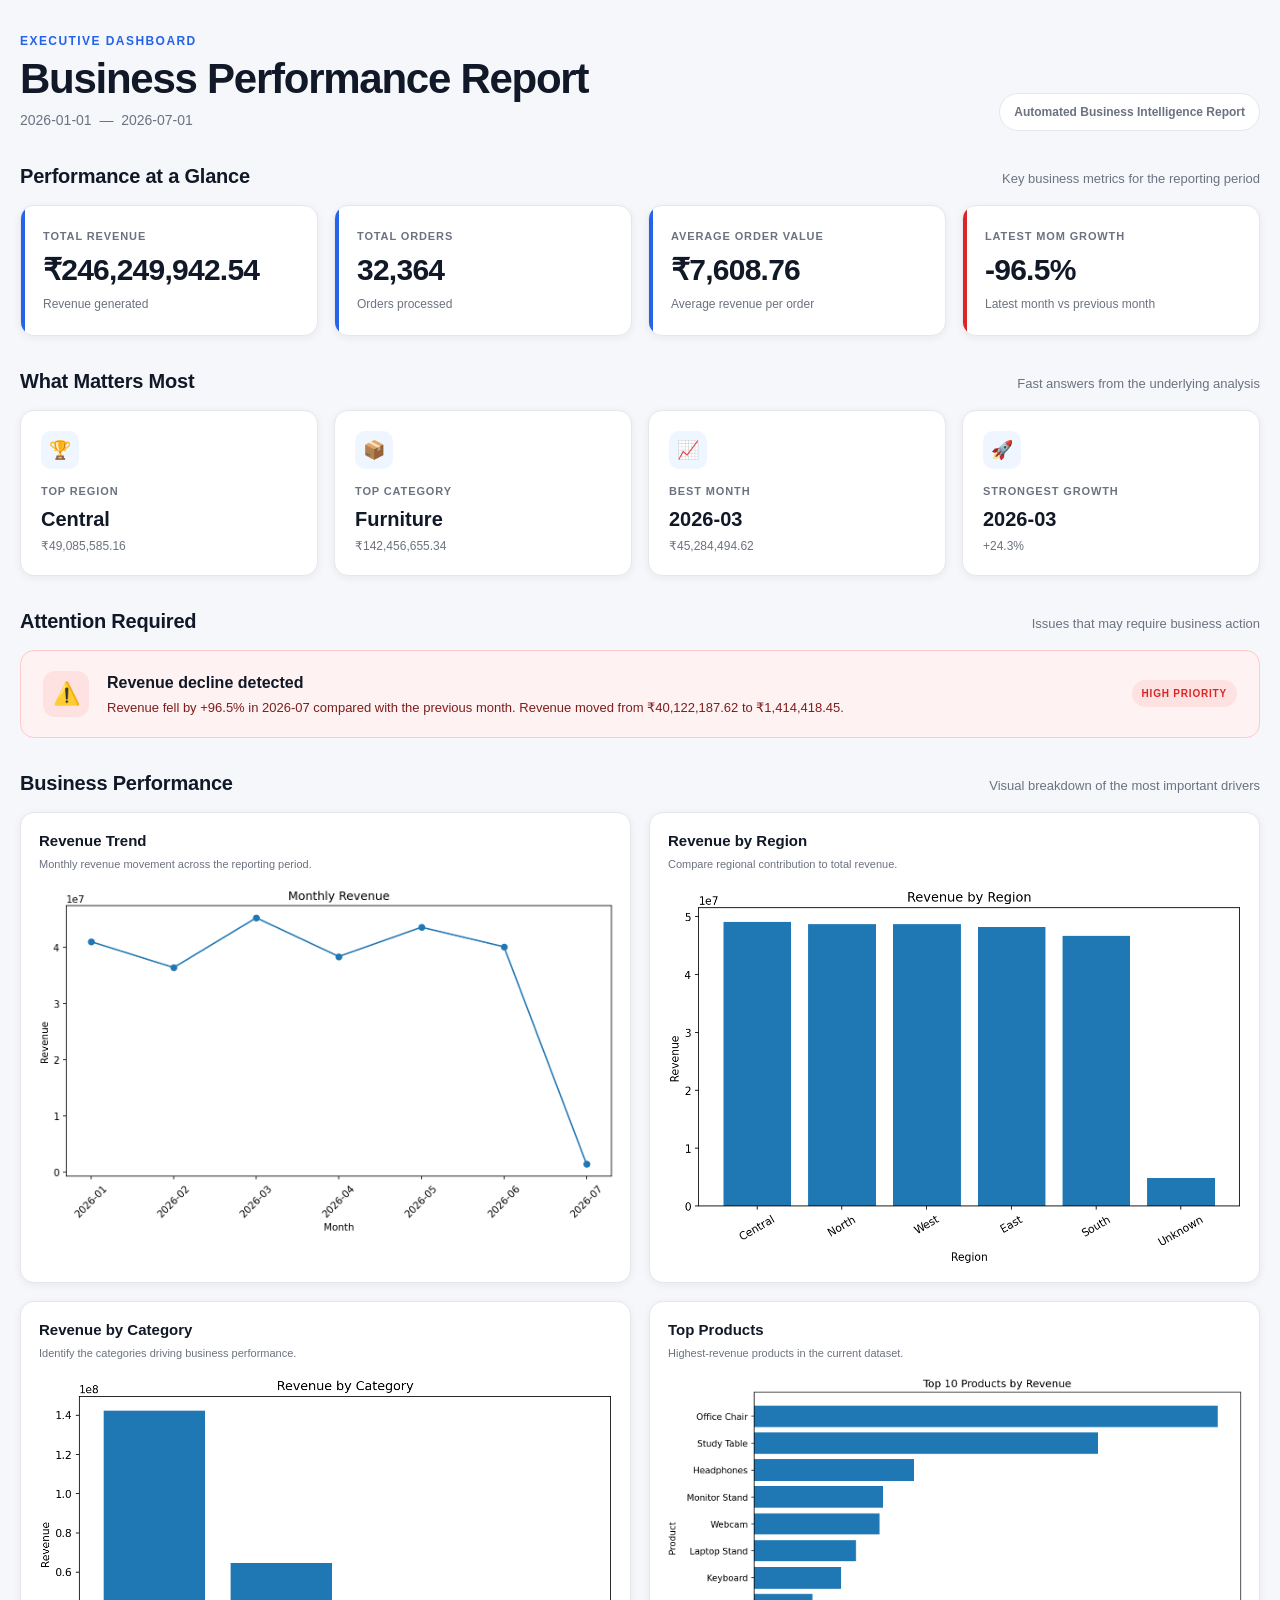
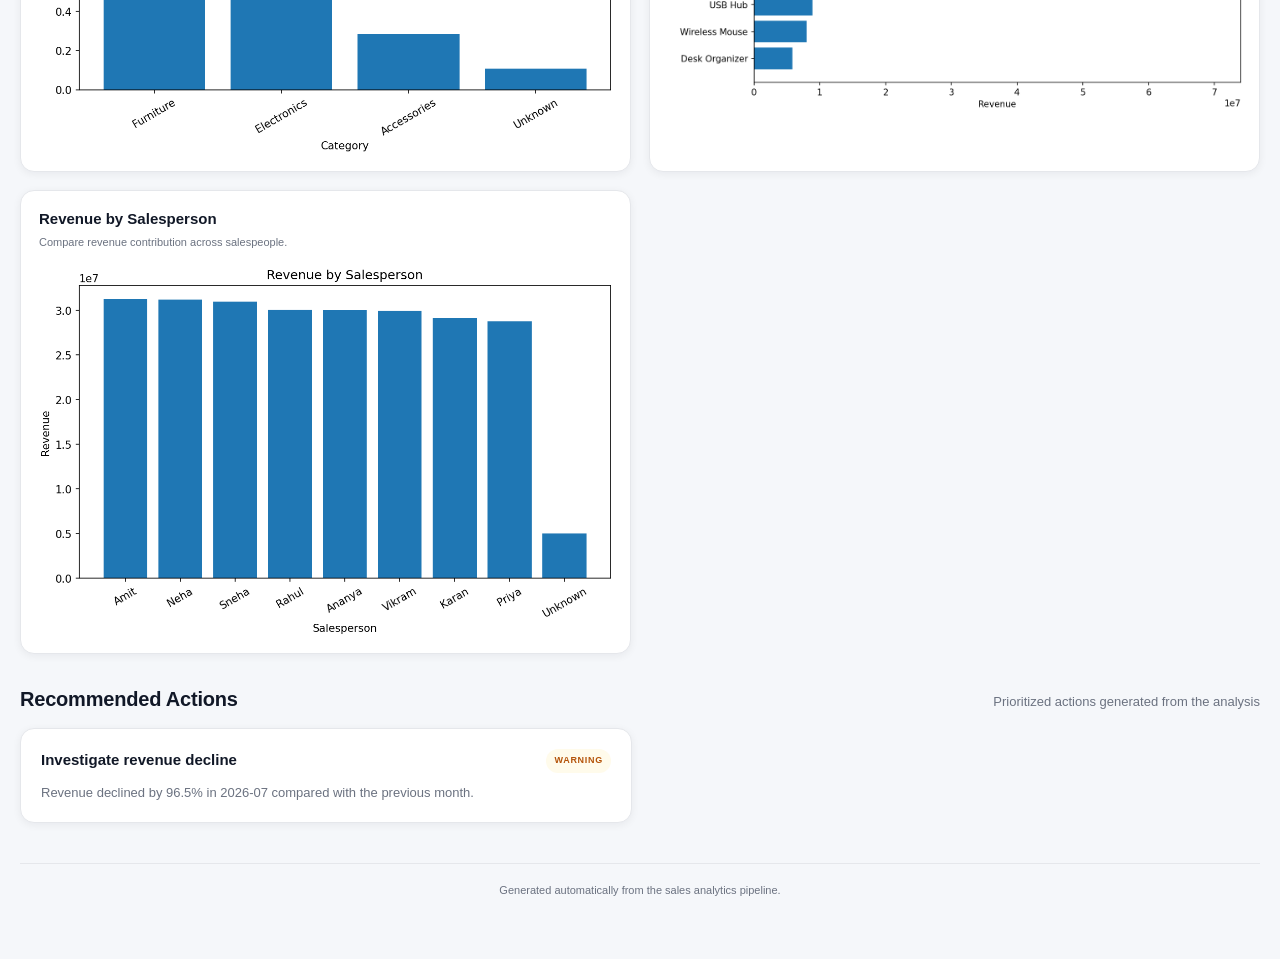
==== reports/business-performance-report.html @ 201770e6 "Add compiled Python bytecode for run.py to __pycache__" ====
<!doctype html>
<html lang="en">
<head>
    <meta charset="utf-8">
    <meta name="viewport" content="width=device-width, initial-scale=1">

    <title>Business Performance Report</title>

    <style>
        :root {
            --bg: #f5f7fa;
            --surface: #ffffff;
            --surface-soft: #f8fafc;
            --border: #e5e7eb;
            --text: #111827;
            --muted: #6b7280;
            --primary: #2563eb;
            --primary-soft: #eff6ff;
            --success: #15803d;
            --success-soft: #f0fdf4;
            --warning: #b45309;
            --warning-soft: #fffbeb;
            --danger: #dc2626;
            --danger-soft: #fef2f2;
            --shadow: 0 2px 8px rgba(15, 23, 42, 0.06);
            --radius: 14px;
        }

        * {
            box-sizing: border-box;
        }

        body {
            margin: 0;
            background: var(--bg);
            color: var(--text);
            font-family:
                Inter,
                -apple-system,
                BlinkMacSystemFont,
                "Segoe UI",
                Roboto,
                Arial,
                sans-serif;
            line-height: 1.5;
        }

        .dashboard {
            width: min(1400px, calc(100% - 40px));
            margin: 0 auto;
            padding: 32px 0 60px;
        }

        /* ---------- Header ---------- */

        .header {
            display: flex;
            justify-content: space-between;
            align-items: flex-end;
            gap: 24px;
            margin-bottom: 28px;
        }

        .eyebrow {
            margin: 0 0 6px;
            color: var(--primary);
            font-size: 12px;
            font-weight: 800;
            letter-spacing: 0.12em;
            text-transform: uppercase;
        }

        h1 {
            margin: 0;
            font-size: clamp(28px, 4vw, 42px);
            line-height: 1.1;
            letter-spacing: -0.03em;
        }

        .report-period {
            margin: 8px 0 0;
            color: var(--muted);
            font-size: 14px;
        }

        .header-badge {
            padding: 9px 14px;
            border: 1px solid var(--border);
            border-radius: 999px;
            background: var(--surface);
            color: var(--muted);
            font-size: 12px;
            font-weight: 700;
            white-space: nowrap;
        }

        /* ---------- Generic ---------- */

        .section {
            margin-top: 30px;
        }

        .section-heading {
            display: flex;
            justify-content: space-between;
            align-items: baseline;
            gap: 16px;
            margin-bottom: 14px;
        }

        .section-heading h2 {
            margin: 0;
            font-size: 20px;
            letter-spacing: -0.01em;
        }

        .section-heading p {
            margin: 0;
            color: var(--muted);
            font-size: 13px;
        }

        /* ---------- KPI cards ---------- */

        .kpi-grid {
            display: grid;
            grid-template-columns: repeat(4, minmax(0, 1fr));
            gap: 16px;
        }

        .kpi-card {
            position: relative;
            overflow: hidden;
            padding: 22px;
            border: 1px solid var(--border);
            border-radius: var(--radius);
            background: var(--surface);
            box-shadow: var(--shadow);
        }

        .kpi-card::before {
            content: "";
            position: absolute;
            inset: 0 auto 0 0;
            width: 4px;
            background: var(--primary);
        }

        .kpi-label {
            margin-bottom: 8px;
            color: var(--muted);
            font-size: 11px;
            font-weight: 800;
            letter-spacing: 0.08em;
            text-transform: uppercase;
        }

        .kpi-value {
            font-size: clamp(22px, 3vw, 30px);
            font-weight: 800;
            line-height: 1.15;
            letter-spacing: -0.025em;
        }

        .kpi-context {
            margin-top: 8px;
            color: var(--muted);
            font-size: 12px;
        }

        .kpi-danger::before {
            background: var(--danger);
        }

        .kpi-success::before {
            background: var(--success);
        }

        .kpi-warning::before {
            background: var(--warning);
        }

        /* ---------- Highlights ---------- */

        .highlight-grid {
            display: grid;
            grid-template-columns: repeat(4, minmax(0, 1fr));
            gap: 16px;
        }

        .highlight-card {
            min-height: 145px;
            padding: 20px;
            border: 1px solid var(--border);
            border-radius: var(--radius);
            background: var(--surface);
            box-shadow: var(--shadow);
        }

        .highlight-icon {
            display: flex;
            align-items: center;
            justify-content: center;
            width: 38px;
            height: 38px;
            margin-bottom: 14px;
            border-radius: 10px;
            background: var(--primary-soft);
            font-size: 18px;
        }

        .highlight-label {
            color: var(--muted);
            font-size: 11px;
            font-weight: 800;
            letter-spacing: 0.08em;
            text-transform: uppercase;
        }

        .highlight-value {
            margin-top: 4px;
            font-size: 20px;
            font-weight: 800;
        }

        .highlight-detail {
            margin-top: 3px;
            color: var(--muted);
            font-size: 12px;
        }

        /* ---------- Alerts ---------- */

        .alert {
            display: grid;
            grid-template-columns: auto 1fr auto;
            align-items: center;
            gap: 18px;
            padding: 20px 22px;
            border: 1px solid #fecaca;
            border-radius: var(--radius);
            background: var(--danger-soft);
        }

        .alert-icon {
            display: flex;
            align-items: center;
            justify-content: center;
            width: 46px;
            height: 46px;
            border-radius: 12px;
            background: #fee2e2;
            font-size: 22px;
        }

        .alert-title {
            margin: 0;
            font-size: 16px;
            font-weight: 800;
        }

        .alert-description {
            margin: 3px 0 0;
            color: #7f1d1d;
            font-size: 13px;
        }

        .alert-badge {
            padding: 6px 10px;
            border-radius: 999px;
            background: #fee2e2;
            color: var(--danger);
            font-size: 10px;
            font-weight: 900;
            letter-spacing: 0.08em;
        }

        .no-alert {
            padding: 20px;
            border: 1px solid #bbf7d0;
            border-radius: var(--radius);
            background: var(--success-soft);
            color: var(--success);
            font-weight: 700;
        }

        /* ---------- Charts ---------- */

        .chart-grid {
            display: grid;
            grid-template-columns: repeat(2, minmax(0, 1fr));
            gap: 18px;
        }

        .chart-card {
            overflow: hidden;
            border: 1px solid var(--border);
            border-radius: var(--radius);
            background: var(--surface);
            box-shadow: var(--shadow);
        }

        .chart-header {
            padding: 17px 18px 0;
        }

        .chart-title {
            margin: 0;
            font-size: 15px;
            font-weight: 800;
        }

        .chart-description {
            margin: 3px 0 0;
            color: var(--muted);
            font-size: 11px;
        }

        .chart-image {
            display: block;
            width: 100%;
            height: auto;
            padding: 12px;
        }

        /* ---------- Recommendations ---------- */

        .recommendation-grid {
            display: grid;
            grid-template-columns: repeat(2, minmax(0, 1fr));
            gap: 16px;
        }

        .recommendation-card {
            padding: 20px;
            border: 1px solid var(--border);
            border-radius: var(--radius);
            background: var(--surface);
            box-shadow: var(--shadow);
        }

        .recommendation-top {
            display: flex;
            justify-content: space-between;
            align-items: flex-start;
            gap: 12px;
        }

        .recommendation-title {
            margin: 0;
            font-size: 15px;
            font-weight: 800;
        }

        .severity {
            flex-shrink: 0;
            padding: 5px 8px;
            border-radius: 999px;
            background: var(--warning-soft);
            color: var(--warning);
            font-size: 9px;
            font-weight: 900;
            letter-spacing: 0.08em;
            text-transform: uppercase;
        }

        .recommendation-description {
            margin: 10px 0 0;
            color: var(--muted);
            font-size: 13px;
        }

        /* ---------- Footer ---------- */

        .footer {
            margin-top: 40px;
            padding-top: 18px;
            border-top: 1px solid var(--border);
            color: var(--muted);
            font-size: 11px;
            text-align: center;
        }

        /* ---------- Responsive ---------- */

        @media (max-width: 1050px) {
            .kpi-grid,
            .highlight-grid {
                grid-template-columns: repeat(2, minmax(0, 1fr));
            }
        }

        @media (max-width: 760px) {
            .dashboard {
                width: min(100% - 24px, 1400px);
                padding-top: 20px;
            }

            .header {
                align-items: flex-start;
                flex-direction: column;
            }

            .kpi-grid,
            .highlight-grid,
            .chart-grid,
            .recommendation-grid {
                grid-template-columns: 1fr;
            }

            .alert {
                grid-template-columns: auto 1fr;
            }

            .alert-badge {
                grid-column: 2;
                width: fit-content;
            }
        }
    </style>
</head>

<body>
<div class="dashboard">

    <header class="header">
        <div>
            <p class="eyebrow">Executive Dashboard</p>
            <h1>Business Performance Report</h1>
            <p class="report-period">
                2026-01-01
                &nbsp;—&nbsp;
                2026-07-01
            </p>
        </div>

        <div class="header-badge">
            Automated Business Intelligence Report
        </div>
    </header>

    <section class="section">
        <div class="section-heading">
            <h2>Performance at a Glance</h2>
            <p>Key business metrics for the reporting period</p>
        </div>

        <div class="kpi-grid">
            
        <article class="kpi-card ">
            <div class="kpi-label">Total Revenue</div>
            <div class="kpi-value">₹246,249,942.54</div>
            <div class="kpi-context">Revenue generated</div>
        </article>
    

        <article class="kpi-card ">
            <div class="kpi-label">Total Orders</div>
            <div class="kpi-value">32,364</div>
            <div class="kpi-context">Orders processed</div>
        </article>
    

        <article class="kpi-card ">
            <div class="kpi-label">Average Order Value</div>
            <div class="kpi-value">₹7,608.76</div>
            <div class="kpi-context">Average revenue per order</div>
        </article>
    

        <article class="kpi-card kpi-danger">
            <div class="kpi-label">Latest MoM Growth</div>
            <div class="kpi-value">-96.5%</div>
            <div class="kpi-context">Latest month vs previous month</div>
        </article>
    
        </div>
    </section>

    <section class="section">
        <div class="section-heading">
            <h2>What Matters Most</h2>
            <p>Fast answers from the underlying analysis</p>
        </div>

        <div class="highlight-grid">
            
        <article class="highlight-card">
            <div class="highlight-icon">🏆</div>
            <div class="highlight-label">TOP REGION</div>
            <div class="highlight-value">Central</div>
            <div class="highlight-detail">₹49,085,585.16</div>
        </article>
    

        <article class="highlight-card">
            <div class="highlight-icon">📦</div>
            <div class="highlight-label">TOP CATEGORY</div>
            <div class="highlight-value">Furniture</div>
            <div class="highlight-detail">₹142,456,655.34</div>
        </article>
    

        <article class="highlight-card">
            <div class="highlight-icon">📈</div>
            <div class="highlight-label">BEST MONTH</div>
            <div class="highlight-value">2026-03</div>
            <div class="highlight-detail">₹45,284,494.62</div>
        </article>
    

        <article class="highlight-card">
            <div class="highlight-icon">🚀</div>
            <div class="highlight-label">STRONGEST GROWTH</div>
            <div class="highlight-value">2026-03</div>
            <div class="highlight-detail">+24.3%</div>
        </article>
    
        </div>
    </section>

    <section class="section">
        <div class="section-heading">
            <h2>Attention Required</h2>
            <p>Issues that may require business action</p>
        </div>

        
                <div class="alert">
                    <div class="alert-icon">⚠️</div>
                    <div>
                        <p class="alert-title">Revenue decline detected</p>
                        <p class="alert-description">
                            Revenue fell by +96.5% in 2026-07 compared with the previous month. Revenue moved from ₹40,122,187.62 to ₹1,414,418.45.
                        </p>
                    </div>
                    <div class="alert-badge">HIGH PRIORITY</div>
                </div>
            
    </section>

    <section class="section">
        <div class="section-heading">
            <h2>Business Performance</h2>
            <p>Visual breakdown of the most important drivers</p>
        </div>

        <div class="chart-grid">
            
            <article class="chart-card">
                <div class="chart-header">
                    <h3 class="chart-title">Revenue Trend</h3>
                    <p class="chart-description">Monthly revenue movement across the reporting period.</p>
                </div>

                <img
                    class="chart-image"
                    src="charts\monthly_revenue.png"
                    alt="Revenue Trend"
                    loading="lazy"
                >
            </article>
            

            <article class="chart-card">
                <div class="chart-header">
                    <h3 class="chart-title">Revenue by Region</h3>
                    <p class="chart-description">Compare regional contribution to total revenue.</p>
                </div>

                <img
                    class="chart-image"
                    src="charts\revenue_by_region.png"
                    alt="Revenue by Region"
                    loading="lazy"
                >
            </article>
            

            <article class="chart-card">
                <div class="chart-header">
                    <h3 class="chart-title">Revenue by Category</h3>
                    <p class="chart-description">Identify the categories driving business performance.</p>
                </div>

                <img
                    class="chart-image"
                    src="charts\revenue_by_category.png"
                    alt="Revenue by Category"
                    loading="lazy"
                >
            </article>
            

            <article class="chart-card">
                <div class="chart-header">
                    <h3 class="chart-title">Top Products</h3>
                    <p class="chart-description">Highest-revenue products in the current dataset.</p>
                </div>

                <img
                    class="chart-image"
                    src="charts\top_products.png"
                    alt="Top Products"
                    loading="lazy"
                >
            </article>
            

            <article class="chart-card">
                <div class="chart-header">
                    <h3 class="chart-title">Revenue by Salesperson</h3>
                    <p class="chart-description">Compare revenue contribution across salespeople.</p>
                </div>

                <img
                    class="chart-image"
                    src="charts\salesperson_revenue.png"
                    alt="Revenue by Salesperson"
                    loading="lazy"
                >
            </article>
            
        </div>
    </section>

    <section class="section">
        <div class="section-heading">
            <h2>Recommended Actions</h2>
            <p>Prioritized actions generated from the analysis</p>
        </div>

        <div class="recommendation-grid">
            
        <article class="recommendation-card">
            <div class="recommendation-top">
                <h3 class="recommendation-title">
                    Investigate revenue decline
                </h3>
                <span class="severity">
                    warning
                </span>
            </div>

            <p class="recommendation-description">
                Revenue declined by 96.5% in 2026-07 compared with the previous month.
            </p>
        </article>
        
        </div>
    </section>

    <footer class="footer">
        Generated automatically from the sales analytics pipeline.
    </footer>

</div>
</body>
</html>
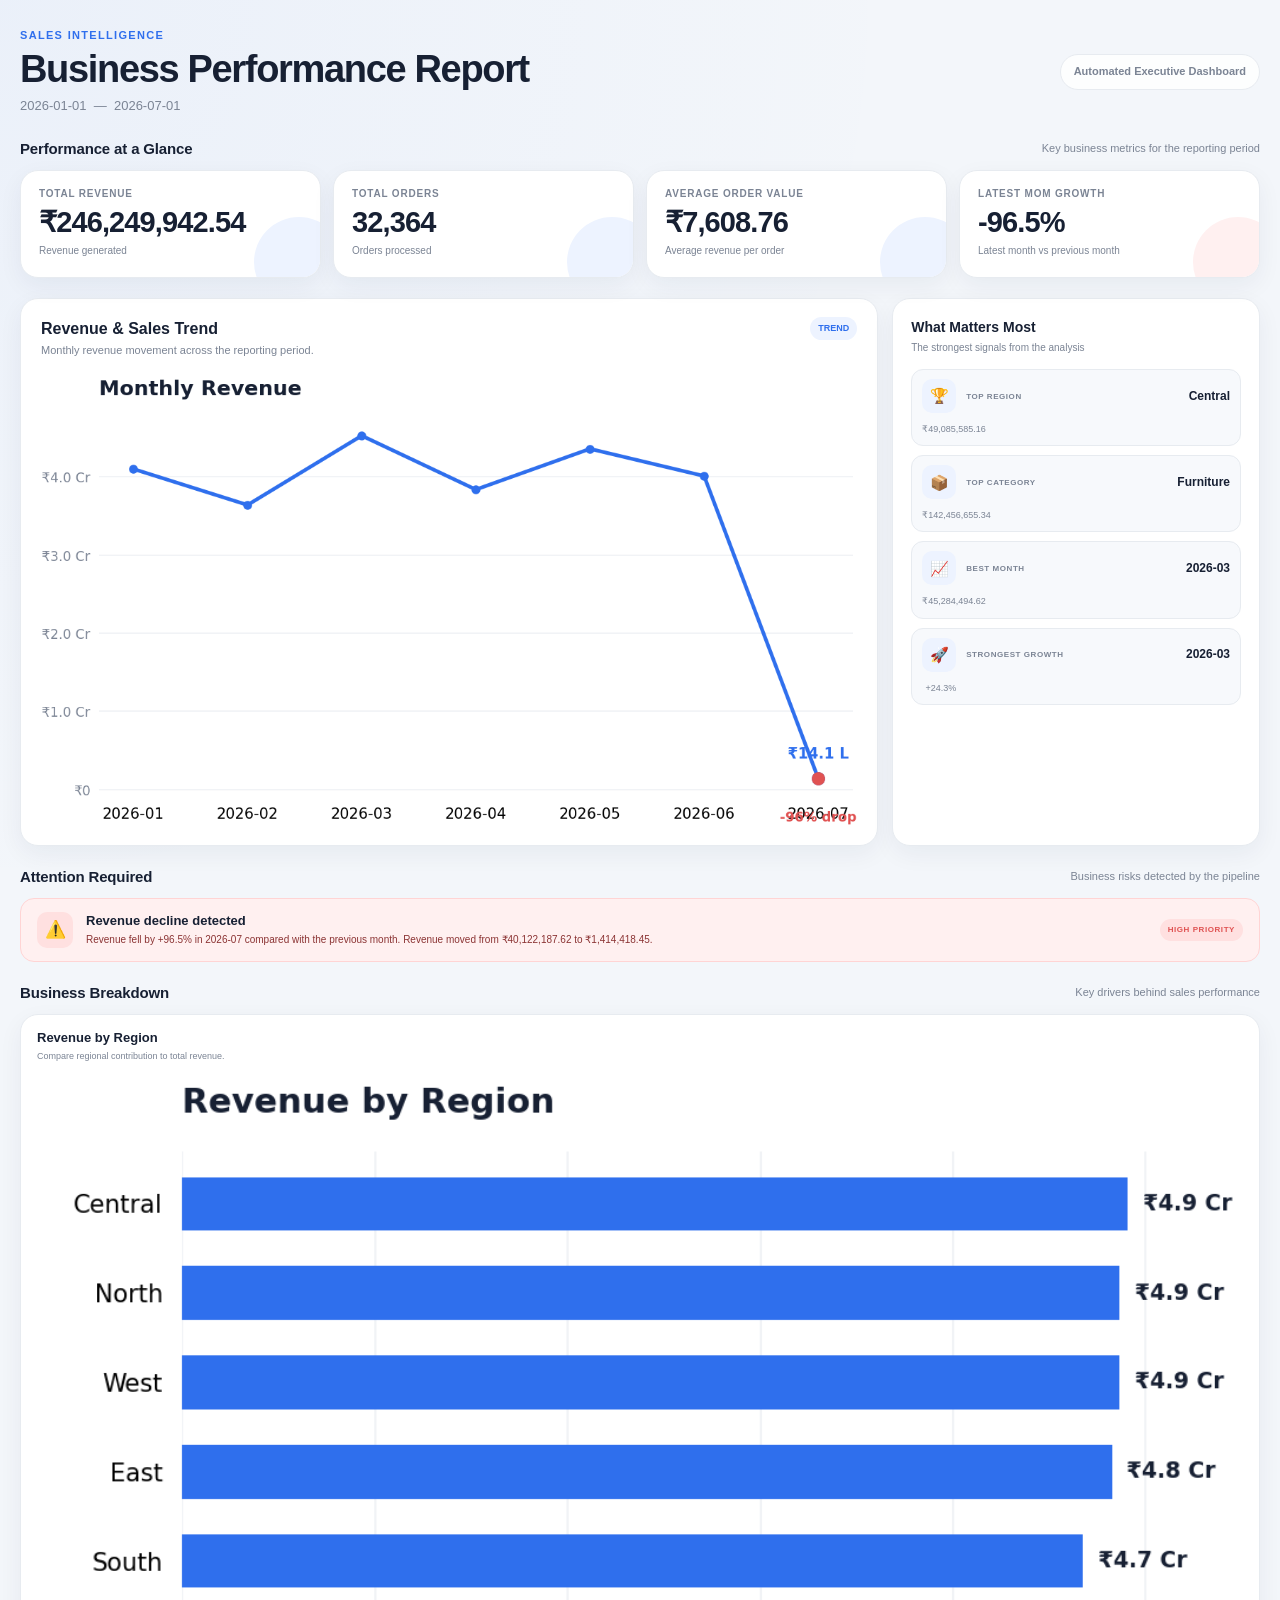
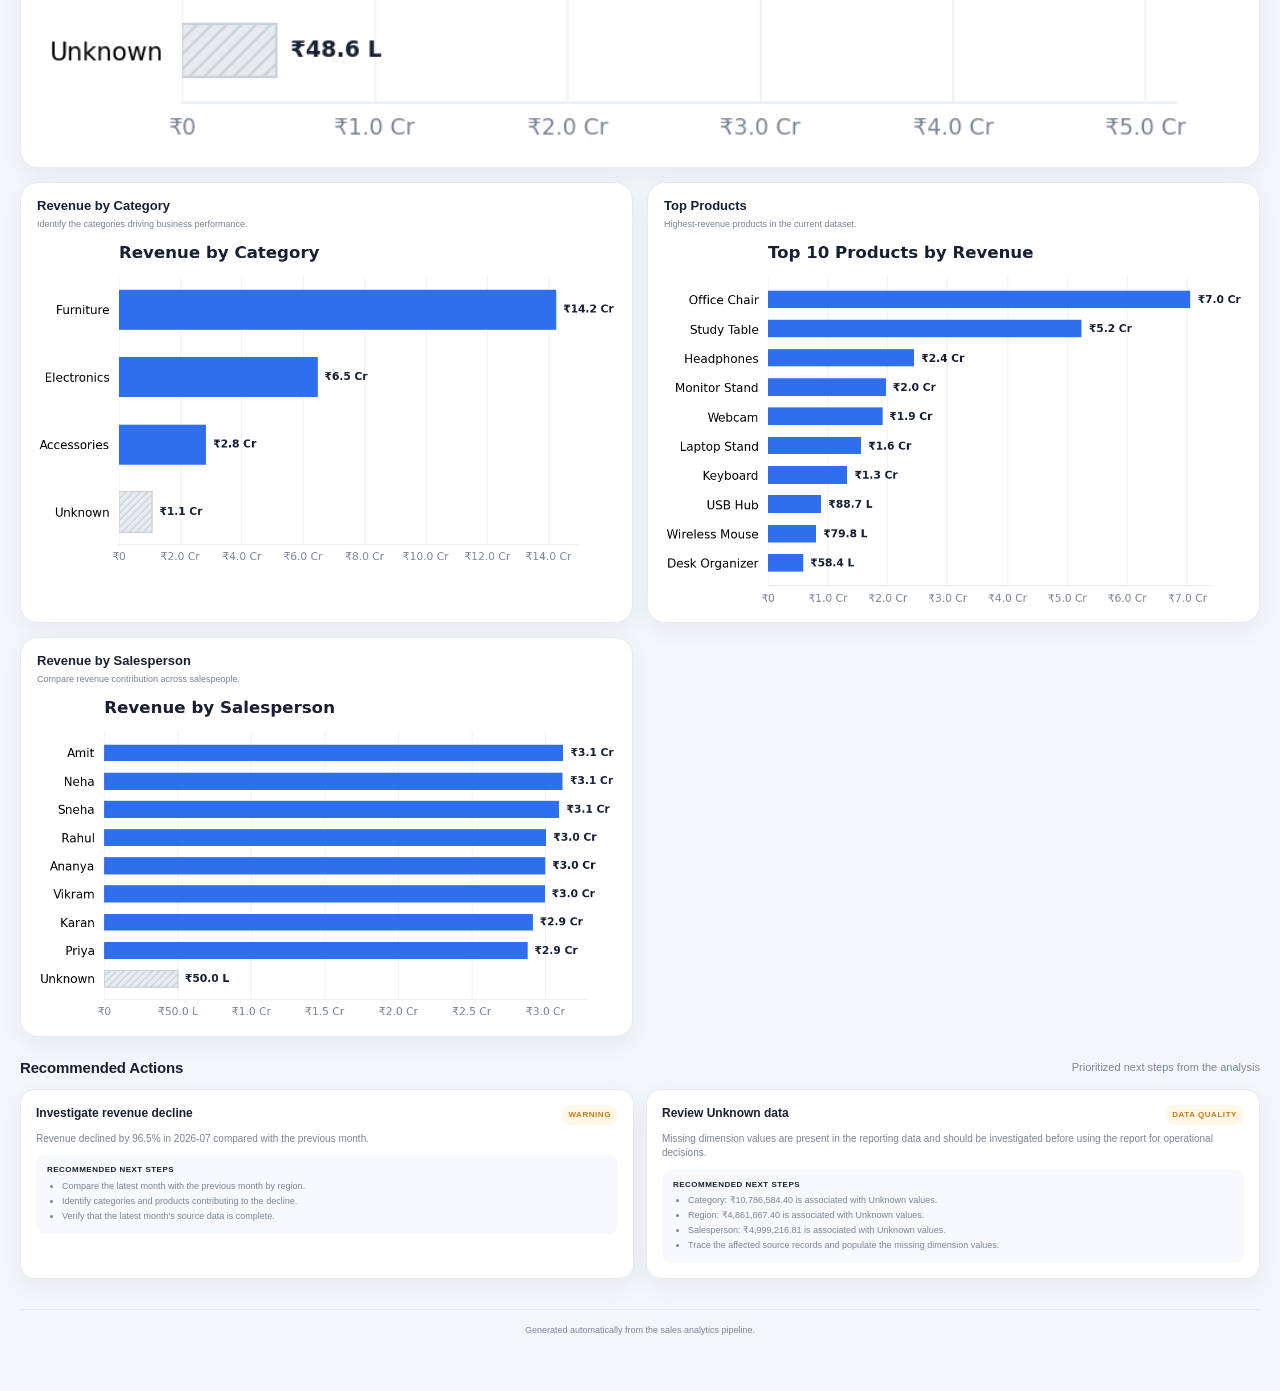
==== commit a0c52a04: "feat: add HTML report generator and charting utility modules to automate business performance report" ====
--- a/reports/business-performance-report.html
+++ b/reports/business-performance-report.html
@@ -3,242 +3,298 @@
 <head>
     <meta charset="utf-8">
     <meta name="viewport" content="width=device-width, initial-scale=1">
-
     <title>Business Performance Report</title>
 
     <style>
         :root {
-            --bg: #f5f7fa;
+            --bg: #f3f6fa;
             --surface: #ffffff;
-            --surface-soft: #f8fafc;
-            --border: #e5e7eb;
-            --text: #111827;
-            --muted: #6b7280;
-            --primary: #2563eb;
-            --primary-soft: #eff6ff;
-            --success: #15803d;
-            --success-soft: #f0fdf4;
-            --warning: #b45309;
-            --warning-soft: #fffbeb;
-            --danger: #dc2626;
-            --danger-soft: #fef2f2;
-            --shadow: 0 2px 8px rgba(15, 23, 42, 0.06);
-            --radius: 14px;
-        }
-
-        * {
-            box-sizing: border-box;
-        }
+            --surface-soft: #f7f9fc;
+            --border: #e7ebf0;
+            --text: #172033;
+            --muted: #7b8494;
+            --primary: #2f6fed;
+            --primary-soft: #edf3ff;
+            --success: #159570;
+            --success-soft: #eaf8f3;
+            --warning: #c77b16;
+            --warning-soft: #fff7e8;
+            --danger: #e05252;
+            --danger-soft: #fff0f0;
+            --shadow: 0 8px 24px rgba(25, 39, 67, 0.055);
+            --radius: 18px;
+        }
+
+        * { box-sizing: border-box; }
 
         body {
             margin: 0;
-            background: var(--bg);
+            background:
+                radial-gradient(circle at top left, rgba(47,111,237,.045), transparent 28%),
+                var(--bg);
             color: var(--text);
-            font-family:
-                Inter,
-                -apple-system,
-                BlinkMacSystemFont,
-                "Segoe UI",
-                Roboto,
-                Arial,
-                sans-serif;
-            line-height: 1.5;
+            font-family: Inter, -apple-system, BlinkMacSystemFont, "Segoe UI",
+                Roboto, Arial, sans-serif;
+            line-height: 1.45;
         }
 
         .dashboard {
-            width: min(1400px, calc(100% - 40px));
+            width: min(1480px, calc(100% - 40px));
             margin: 0 auto;
-            padding: 32px 0 60px;
-        }
-
-        /* ---------- Header ---------- */
+            padding: 28px 0 54px;
+        }
 
         .header {
             display: flex;
             justify-content: space-between;
-            align-items: flex-end;
+            align-items: center;
             gap: 24px;
-            margin-bottom: 28px;
+            margin-bottom: 22px;
         }
 
         .eyebrow {
-            margin: 0 0 6px;
+            margin: 0 0 5px;
             color: var(--primary);
-            font-size: 12px;
-            font-weight: 800;
-            letter-spacing: 0.12em;
+            font-size: 11px;
+            font-weight: 800;
+            letter-spacing: .12em;
             text-transform: uppercase;
         }
 
         h1 {
             margin: 0;
-            font-size: clamp(28px, 4vw, 42px);
-            line-height: 1.1;
-            letter-spacing: -0.03em;
+            font-size: clamp(26px, 3.2vw, 38px);
+            line-height: 1.08;
+            letter-spacing: -.035em;
         }
 
         .report-period {
-            margin: 8px 0 0;
-            color: var(--muted);
-            font-size: 14px;
+            margin: 7px 0 0;
+            color: var(--muted);
+            font-size: 13px;
         }
 
         .header-badge {
-            padding: 9px 14px;
+            padding: 9px 13px;
             border: 1px solid var(--border);
             border-radius: 999px;
-            background: var(--surface);
-            color: var(--muted);
-            font-size: 12px;
+            background: rgba(255,255,255,.85);
+            color: var(--muted);
+            font-size: 11px;
             font-weight: 700;
             white-space: nowrap;
         }
 
-        /* ---------- Generic ---------- */
-
-        .section {
-            margin-top: 30px;
-        }
+        .section { margin-top: 20px; }
 
         .section-heading {
             display: flex;
             justify-content: space-between;
-            align-items: baseline;
+            align-items: center;
             gap: 16px;
-            margin-bottom: 14px;
+            margin-bottom: 10px;
         }
 
         .section-heading h2 {
             margin: 0;
-            font-size: 20px;
-            letter-spacing: -0.01em;
+            font-size: 15px;
+            letter-spacing: -.01em;
         }
 
         .section-heading p {
             margin: 0;
             color: var(--muted);
-            font-size: 13px;
-        }
-
-        /* ---------- KPI cards ---------- */
-
+            font-size: 11px;
+        }
+
+        /* KPI strip — compact, like a modern BI dashboard */
         .kpi-grid {
             display: grid;
             grid-template-columns: repeat(4, minmax(0, 1fr));
-            gap: 16px;
+            gap: 12px;
         }
 
         .kpi-card {
             position: relative;
             overflow: hidden;
-            padding: 22px;
+            min-height: 108px;
+            padding: 16px 18px;
             border: 1px solid var(--border);
             border-radius: var(--radius);
             background: var(--surface);
             box-shadow: var(--shadow);
         }
 
-        .kpi-card::before {
+        .kpi-card::after {
             content: "";
             position: absolute;
-            inset: 0 auto 0 0;
-            width: 4px;
-            background: var(--primary);
+            right: -24px;
+            bottom: -30px;
+            width: 90px;
+            height: 90px;
+            border-radius: 50%;
+            background: var(--primary-soft);
         }
 
         .kpi-label {
-            margin-bottom: 8px;
-            color: var(--muted);
-            font-size: 11px;
-            font-weight: 800;
-            letter-spacing: 0.08em;
+            position: relative;
+            z-index: 1;
+            color: var(--muted);
+            font-size: 10px;
+            font-weight: 800;
+            letter-spacing: .08em;
             text-transform: uppercase;
         }
 
         .kpi-value {
-            font-size: clamp(22px, 3vw, 30px);
-            font-weight: 800;
-            line-height: 1.15;
-            letter-spacing: -0.025em;
+            position: relative;
+            z-index: 1;
+            margin-top: 6px;
+            font-size: clamp(21px, 2.5vw, 29px);
+            font-weight: 800;
+            line-height: 1.05;
+            letter-spacing: -.03em;
         }
 
         .kpi-context {
-            margin-top: 8px;
-            color: var(--muted);
-            font-size: 12px;
-        }
-
-        .kpi-danger::before {
-            background: var(--danger);
-        }
-
-        .kpi-success::before {
-            background: var(--success);
-        }
-
-        .kpi-warning::before {
-            background: var(--warning);
-        }
-
-        /* ---------- Highlights ---------- */
-
-        .highlight-grid {
+            position: relative;
+            z-index: 1;
+            margin-top: 6px;
+            color: var(--muted);
+            font-size: 10px;
+        }
+
+        .kpi-danger::after { background: var(--danger-soft); }
+        .kpi-success::after { background: var(--success-soft); }
+        .kpi-warning::after { background: var(--warning-soft); }
+
+        /* Main visual hierarchy */
+        .hero-grid {
             display: grid;
-            grid-template-columns: repeat(4, minmax(0, 1fr));
-            gap: 16px;
-        }
-
-        .highlight-card {
-            min-height: 145px;
-            padding: 20px;
+            grid-template-columns: minmax(0, 1.75fr) minmax(270px, .75fr);
+            gap: 14px;
+        }
+
+        .panel {
             border: 1px solid var(--border);
             border-radius: var(--radius);
             background: var(--surface);
             box-shadow: var(--shadow);
         }
 
+        .hero-panel {
+            min-height: 350px;
+            overflow: hidden;
+        }
+
+        .hero-header {
+            display: flex;
+            justify-content: space-between;
+            align-items: flex-start;
+            gap: 16px;
+            padding: 18px 20px 4px;
+        }
+
+        .hero-title {
+            margin: 0;
+            font-size: 16px;
+            font-weight: 800;
+        }
+
+        .hero-description {
+            margin: 3px 0 0;
+            color: var(--muted);
+            font-size: 11px;
+        }
+
+        .hero-badge {
+            padding: 5px 8px;
+            border-radius: 999px;
+            background: var(--primary-soft);
+            color: var(--primary);
+            font-size: 9px;
+            font-weight: 800;
+            white-space: nowrap;
+        }
+
+        .hero-chart {
+            display: block;
+            width: 100%;
+            height: auto;
+            padding: 6px 12px 12px;
+        }
+
+        .side-panel {
+            padding: 18px;
+        }
+
+        .side-panel h3 {
+            margin: 0;
+            font-size: 14px;
+        }
+
+        .side-subtitle {
+            margin: 4px 0 14px;
+            color: var(--muted);
+            font-size: 10px;
+        }
+
+        .highlight-list {
+            display: grid;
+            gap: 9px;
+        }
+
+        .highlight-card {
+            display: grid;
+            grid-template-columns: 34px 1fr auto;
+            align-items: center;
+            gap: 10px;
+            min-height: 56px;
+            padding: 9px 10px;
+            border: 1px solid var(--border);
+            border-radius: 12px;
+            background: var(--surface-soft);
+        }
+
         .highlight-icon {
             display: flex;
             align-items: center;
             justify-content: center;
-            width: 38px;
-            height: 38px;
-            margin-bottom: 14px;
+            width: 34px;
+            height: 34px;
             border-radius: 10px;
             background: var(--primary-soft);
-            font-size: 18px;
+            font-size: 15px;
         }
 
         .highlight-label {
             color: var(--muted);
-            font-size: 11px;
-            font-weight: 800;
-            letter-spacing: 0.08em;
-            text-transform: uppercase;
+            font-size: 8px;
+            font-weight: 800;
+            letter-spacing: .07em;
         }
 
         .highlight-value {
-            margin-top: 4px;
-            font-size: 20px;
+            margin-top: 1px;
+            font-size: 12px;
             font-weight: 800;
         }
 
         .highlight-detail {
-            margin-top: 3px;
-            color: var(--muted);
-            font-size: 12px;
-        }
-
-        /* ---------- Alerts ---------- */
-
+            color: var(--muted);
+            font-size: 9px;
+            text-align: right;
+        }
+
+        /* Risk callout */
         .alert {
             display: grid;
             grid-template-columns: auto 1fr auto;
             align-items: center;
-            gap: 18px;
-            padding: 20px 22px;
-            border: 1px solid #fecaca;
-            border-radius: var(--radius);
+            gap: 13px;
+            padding: 13px 16px;
+            border: 1px solid #ffd4d4;
+            border-radius: 14px;
             background: var(--danger-soft);
         }
 
@@ -246,50 +302,50 @@
             display: flex;
             align-items: center;
             justify-content: center;
-            width: 46px;
-            height: 46px;
-            border-radius: 12px;
-            background: #fee2e2;
-            font-size: 22px;
+            width: 36px;
+            height: 36px;
+            border-radius: 10px;
+            background: #ffe0e0;
+            font-size: 17px;
         }
 
         .alert-title {
             margin: 0;
-            font-size: 16px;
+            font-size: 13px;
             font-weight: 800;
         }
 
         .alert-description {
-            margin: 3px 0 0;
-            color: #7f1d1d;
-            font-size: 13px;
+            margin: 2px 0 0;
+            color: #8b3333;
+            font-size: 10px;
         }
 
         .alert-badge {
-            padding: 6px 10px;
+            padding: 5px 8px;
             border-radius: 999px;
-            background: #fee2e2;
+            background: #ffe0e0;
             color: var(--danger);
-            font-size: 10px;
+            font-size: 8px;
             font-weight: 900;
-            letter-spacing: 0.08em;
+            letter-spacing: .07em;
         }
 
         .no-alert {
-            padding: 20px;
-            border: 1px solid #bbf7d0;
-            border-radius: var(--radius);
+            padding: 13px 16px;
+            border: 1px solid #c8eddf;
+            border-radius: 14px;
             background: var(--success-soft);
             color: var(--success);
+            font-size: 11px;
             font-weight: 700;
         }
 
-        /* ---------- Charts ---------- */
-
+        /* Supporting visuals */
         .chart-grid {
             display: grid;
             grid-template-columns: repeat(2, minmax(0, 1fr));
-            gap: 18px;
+            gap: 14px;
         }
 
         .chart-card {
@@ -300,41 +356,48 @@
             box-shadow: var(--shadow);
         }
 
+        .chart-card:first-child {
+            grid-column: span 2;
+        }
+
         .chart-header {
-            padding: 17px 18px 0;
+            display: flex;
+            justify-content: space-between;
+            align-items: baseline;
+            gap: 12px;
+            padding: 14px 16px 0;
         }
 
         .chart-title {
             margin: 0;
-            font-size: 15px;
+            font-size: 13px;
             font-weight: 800;
         }
 
         .chart-description {
-            margin: 3px 0 0;
-            color: var(--muted);
-            font-size: 11px;
+            margin: 2px 0 0;
+            color: var(--muted);
+            font-size: 9px;
         }
 
         .chart-image {
             display: block;
             width: 100%;
             height: auto;
-            padding: 12px;
-        }
-
-        /* ---------- Recommendations ---------- */
-
+            padding: 6px 10px 10px;
+        }
+
+        /* Recommendations are intentionally compact */
         .recommendation-grid {
             display: grid;
             grid-template-columns: repeat(2, minmax(0, 1fr));
-            gap: 16px;
+            gap: 12px;
         }
 
         .recommendation-card {
-            padding: 20px;
+            padding: 15px;
             border: 1px solid var(--border);
-            border-radius: var(--radius);
+            border-radius: 14px;
             background: var(--surface);
             box-shadow: var(--shadow);
         }
@@ -343,57 +406,76 @@
             display: flex;
             justify-content: space-between;
             align-items: flex-start;
-            gap: 12px;
+            gap: 10px;
         }
 
         .recommendation-title {
             margin: 0;
-            font-size: 15px;
+            font-size: 12px;
             font-weight: 800;
         }
 
         .severity {
             flex-shrink: 0;
-            padding: 5px 8px;
+            padding: 4px 7px;
             border-radius: 999px;
             background: var(--warning-soft);
             color: var(--warning);
+            font-size: 8px;
+            font-weight: 900;
+            letter-spacing: .07em;
+            text-transform: uppercase;
+        }
+
+        .recommendation-description {
+            margin: 7px 0 0;
+            color: var(--muted);
+            font-size: 10px;
+        }
+
+        .recommendation-actions {
+            margin-top: 9px;
+            padding: 9px 11px;
+            border-radius: 9px;
+            background: var(--surface-soft);
+        }
+
+        .recommendation-actions-title {
+            margin: 0 0 4px;
+            color: var(--text);
+            font-size: 8px;
+            font-weight: 800;
+            letter-spacing: .06em;
+            text-transform: uppercase;
+        }
+
+        .recommendation-actions ul {
+            margin: 0;
+            padding-left: 15px;
+            color: var(--muted);
             font-size: 9px;
-            font-weight: 900;
-            letter-spacing: 0.08em;
-            text-transform: uppercase;
-        }
-
-        .recommendation-description {
-            margin: 10px 0 0;
-            color: var(--muted);
-            font-size: 13px;
-        }
-
-        /* ---------- Footer ---------- */
+        }
+
+        .recommendation-actions li { margin: 2px 0; }
 
         .footer {
-            margin-top: 40px;
-            padding-top: 18px;
+            margin-top: 30px;
+            padding-top: 14px;
             border-top: 1px solid var(--border);
             color: var(--muted);
-            font-size: 11px;
+            font-size: 9px;
             text-align: center;
         }
 
-        /* ---------- Responsive ---------- */
-
         @media (max-width: 1050px) {
-            .kpi-grid,
-            .highlight-grid {
-                grid-template-columns: repeat(2, minmax(0, 1fr));
-            }
+            .hero-grid { grid-template-columns: 1fr; }
+            .kpi-grid { grid-template-columns: repeat(2, minmax(0, 1fr)); }
         }
 
         @media (max-width: 760px) {
             .dashboard {
-                width: min(100% - 24px, 1400px);
-                padding-top: 20px;
+                width: min(100% - 20px, 1480px);
+                padding-top: 18px;
             }
 
             .header {
@@ -402,12 +484,13 @@
             }
 
             .kpi-grid,
-            .highlight-grid,
             .chart-grid,
             .recommendation-grid {
                 grid-template-columns: 1fr;
             }
 
+            .chart-card:first-child { grid-column: span 1; }
+
             .alert {
                 grid-template-columns: auto 1fr;
             }
@@ -425,7 +508,7 @@
 
     <header class="header">
         <div>
-            <p class="eyebrow">Executive Dashboard</p>
+            <p class="eyebrow">Sales Intelligence</p>
             <h1>Business Performance Report</h1>
             <p class="report-period">
                 2026-01-01
@@ -434,9 +517,7 @@
             </p>
         </div>
 
-        <div class="header-badge">
-            Automated Business Intelligence Report
-        </div>
+        <div class="header-badge">Automated Executive Dashboard</div>
     </header>
 
     <section class="section">
@@ -444,7 +525,6 @@
             <h2>Performance at a Glance</h2>
             <p>Key business metrics for the reporting period</p>
         </div>
-
         <div class="kpi-grid">
             
         <article class="kpi-card ">
@@ -478,13 +558,33 @@
     </section>
 
     <section class="section">
-        <div class="section-heading">
-            <h2>What Matters Most</h2>
-            <p>Fast answers from the underlying analysis</p>
-        </div>
-
-        <div class="highlight-grid">
-            
+        <div class="hero-grid">
+            <article class="panel hero-panel">
+                <div class="hero-header">
+                    <div>
+                        <h2 class="hero-title">Revenue & Sales Trend</h2>
+                        <p class="hero-description">
+                            Monthly revenue movement across the reporting period.
+                        </p>
+                    </div>
+                    <span class="hero-badge">TREND</span>
+                </div>
+
+                
+        <img
+            class="chart-image hero-chart"
+            src="charts\monthly_revenue.png"
+            alt="Revenue Trend"
+            loading="eager"
+        >
+    
+            </article>
+
+            <aside class="panel side-panel">
+                <h3>What Matters Most</h3>
+                <p class="side-subtitle">The strongest signals from the analysis</p>
+                <div class="highlight-list">
+                    
         <article class="highlight-card">
             <div class="highlight-icon">🏆</div>
             <div class="highlight-label">TOP REGION</div>
@@ -516,15 +616,16 @@
             <div class="highlight-detail">+24.3%</div>
         </article>
     
+                </div>
+            </aside>
         </div>
     </section>
 
     <section class="section">
         <div class="section-heading">
             <h2>Attention Required</h2>
-            <p>Issues that may require business action</p>
-        </div>
-
+            <p>Business risks detected by the pipeline</p>
+        </div>
         
                 <div class="alert">
                     <div class="alert-icon">⚠️</div>
@@ -541,31 +642,18 @@
 
     <section class="section">
         <div class="section-heading">
-            <h2>Business Performance</h2>
-            <p>Visual breakdown of the most important drivers</p>
-        </div>
-
-        <div class="chart-grid">
+            <h2>Business Breakdown</h2>
+            <p>Key drivers behind sales performance</p>
+        </div>
+
+        <div class="chart-grid" id="supporting-charts">
             
             <article class="chart-card">
                 <div class="chart-header">
-                    <h3 class="chart-title">Revenue Trend</h3>
-                    <p class="chart-description">Monthly revenue movement across the reporting period.</p>
-                </div>
-
-                <img
-                    class="chart-image"
-                    src="charts\monthly_revenue.png"
-                    alt="Revenue Trend"
-                    loading="lazy"
-                >
-            </article>
-            
-
-            <article class="chart-card">
-                <div class="chart-header">
-                    <h3 class="chart-title">Revenue by Region</h3>
-                    <p class="chart-description">Compare regional contribution to total revenue.</p>
+                    <div>
+                        <h3 class="chart-title">Revenue by Region</h3>
+                        <p class="chart-description">Compare regional contribution to total revenue.</p>
+                    </div>
                 </div>
 
                 <img
@@ -579,8 +667,10 @@
 
             <article class="chart-card">
                 <div class="chart-header">
-                    <h3 class="chart-title">Revenue by Category</h3>
-                    <p class="chart-description">Identify the categories driving business performance.</p>
+                    <div>
+                        <h3 class="chart-title">Revenue by Category</h3>
+                        <p class="chart-description">Identify the categories driving business performance.</p>
+                    </div>
                 </div>
 
                 <img
@@ -594,8 +684,10 @@
 
             <article class="chart-card">
                 <div class="chart-header">
-                    <h3 class="chart-title">Top Products</h3>
-                    <p class="chart-description">Highest-revenue products in the current dataset.</p>
+                    <div>
+                        <h3 class="chart-title">Top Products</h3>
+                        <p class="chart-description">Highest-revenue products in the current dataset.</p>
+                    </div>
                 </div>
 
                 <img
@@ -609,8 +701,10 @@
 
             <article class="chart-card">
                 <div class="chart-header">
-                    <h3 class="chart-title">Revenue by Salesperson</h3>
-                    <p class="chart-description">Compare revenue contribution across salespeople.</p>
+                    <div>
+                        <h3 class="chart-title">Revenue by Salesperson</h3>
+                        <p class="chart-description">Compare revenue contribution across salespeople.</p>
+                    </div>
                 </div>
 
                 <img
@@ -627,26 +721,71 @@
     <section class="section">
         <div class="section-heading">
             <h2>Recommended Actions</h2>
-            <p>Prioritized actions generated from the analysis</p>
+            <p>Prioritized next steps from the analysis</p>
         </div>
 
         <div class="recommendation-grid">
             
-        <article class="recommendation-card">
-            <div class="recommendation-top">
-                <h3 class="recommendation-title">
-                    Investigate revenue decline
-                </h3>
-                <span class="severity">
-                    warning
-                </span>
-            </div>
-
-            <p class="recommendation-description">
-                Revenue declined by 96.5% in 2026-07 compared with the previous month.
+            <article class="recommendation-card">
+                <div class="recommendation-top">
+                    <h3 class="recommendation-title">
+                        Investigate revenue decline
+                    </h3>
+                    <span class="severity">
+                        warning
+                    </span>
+                </div>
+
+                <p class="recommendation-description">
+                    Revenue declined by 96.5% in 2026-07 compared with the previous month.
+                </p>
+
+                
+        <div class="recommendation-actions">
+            <p class="recommendation-actions-title">
+                Recommended next steps
             </p>
-        </article>
-        
+            <ul>
+                <li>Compare the latest month with the previous month by region.</li>
+<li>Identify categories and products contributing to the decline.</li>
+<li>Verify that the latest month&#x27;s source data is complete.</li>
+            </ul>
+        </div>
+    
+            </article>
+            
+
+            <article class="recommendation-card">
+                <div class="recommendation-top">
+                    <h3 class="recommendation-title">
+                        Review Unknown data
+                    </h3>
+                    <span class="severity">
+                        DATA QUALITY
+                    </span>
+                </div>
+
+                <p class="recommendation-description">
+                    Missing dimension values are present in the reporting data
+                    and should be investigated before using the report for
+                    operational decisions.
+                </p>
+
+                
+        <div class="recommendation-actions">
+            <p class="recommendation-actions-title">
+                Recommended next steps
+            </p>
+            <ul>
+                <li>Category: ₹10,786,584.40 is associated with Unknown values.</li>
+<li>Region: ₹4,861,667.40 is associated with Unknown values.</li>
+<li>Salesperson: ₹4,999,216.81 is associated with Unknown values.</li>
+<li>Trace the affected source records and populate the missing dimension values.</li>
+            </ul>
+        </div>
+    
+            </article>
+            
         </div>
     </section>
 
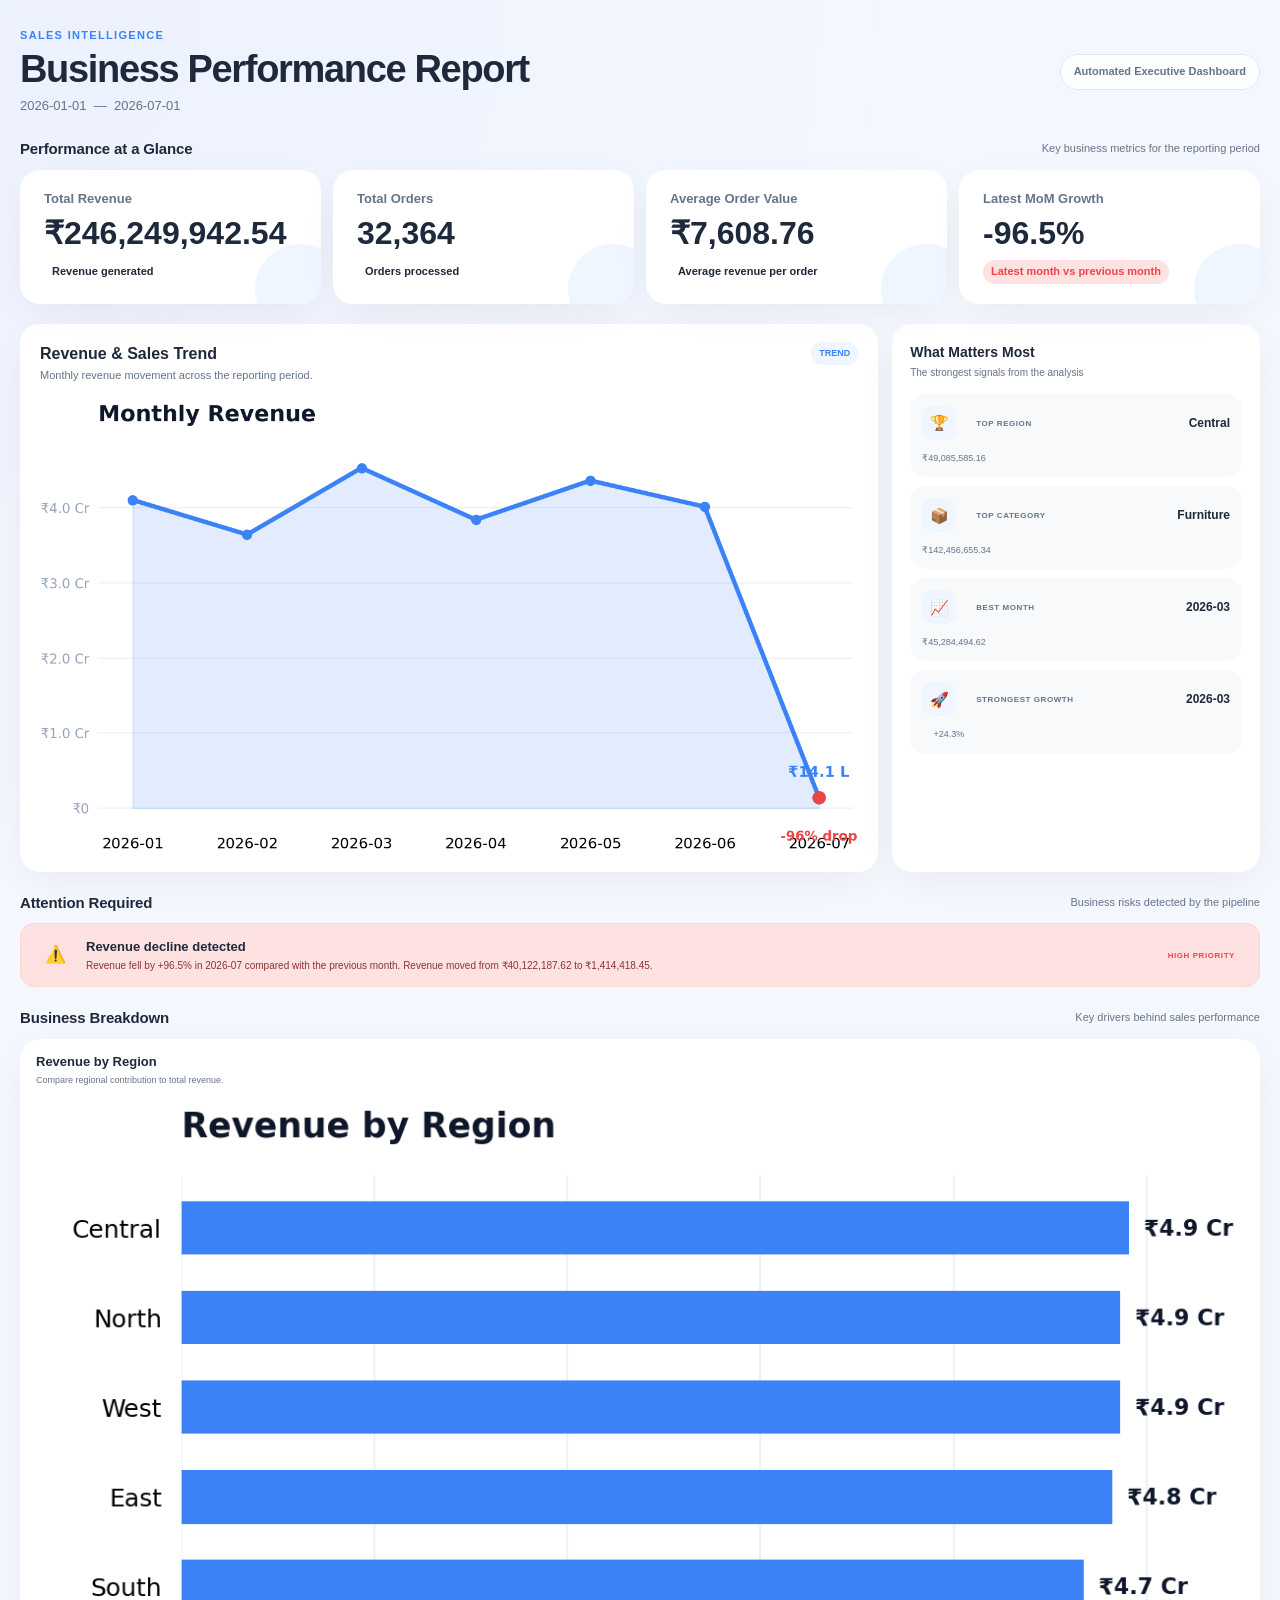
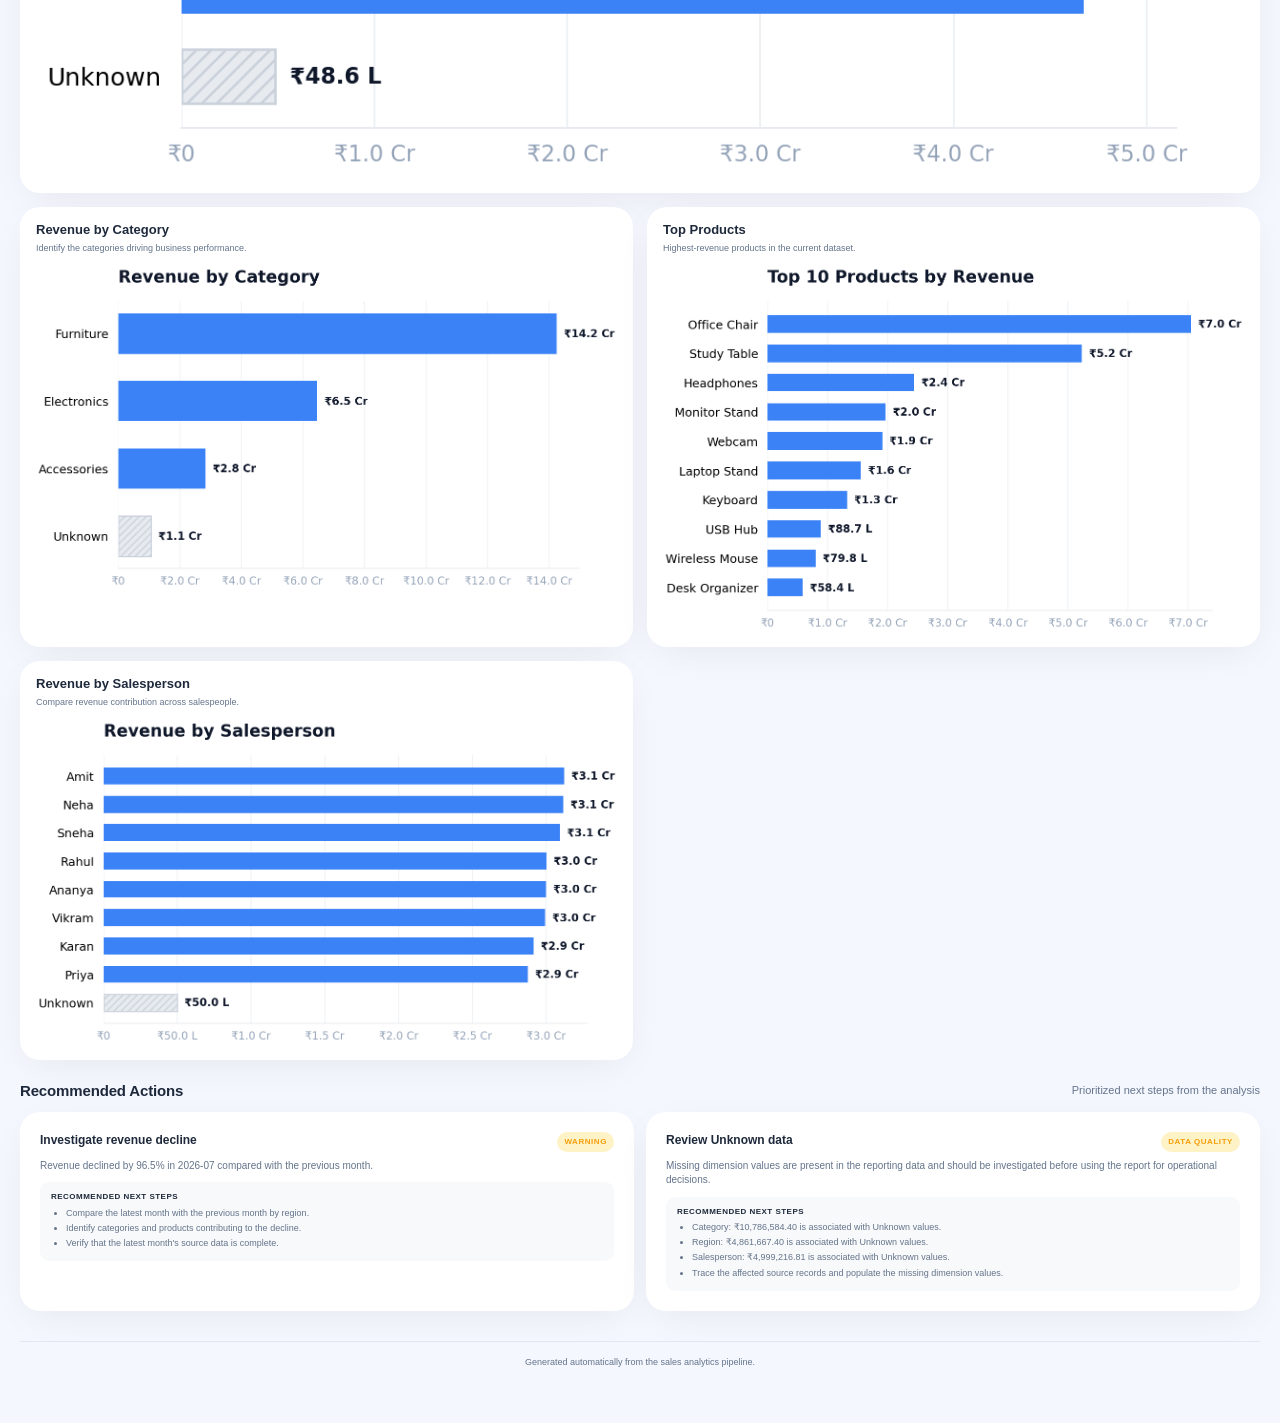
==== commit bc17d881: "feat: implement sales report generation and visual chart export functionality" ====
--- a/reports/business-performance-report.html
+++ b/reports/business-performance-report.html
@@ -7,22 +7,22 @@
 
     <style>
         :root {
-            --bg: #f3f6fa;
+            --bg: #f4f7fe;
             --surface: #ffffff;
-            --surface-soft: #f7f9fc;
-            --border: #e7ebf0;
-            --text: #172033;
-            --muted: #7b8494;
-            --primary: #2f6fed;
-            --primary-soft: #edf3ff;
-            --success: #159570;
-            --success-soft: #eaf8f3;
-            --warning: #c77b16;
-            --warning-soft: #fff7e8;
-            --danger: #e05252;
-            --danger-soft: #fff0f0;
-            --shadow: 0 8px 24px rgba(25, 39, 67, 0.055);
-            --radius: 18px;
+            --surface-soft: #f8f9fa;
+            --border: #e2e8f0;
+            --text: #1e293b;
+            --muted: #64748b;
+            --primary: #3b82f6;
+            --primary-soft: #eff6ff;
+            --success: #10b981;
+            --success-soft: #d1fae5;
+            --warning: #f59e0b;
+            --warning-soft: #fef3c7;
+            --danger: #ef4444;
+            --danger-soft: #fee2e2;
+            --shadow: 0 10px 40px -10px rgba(0,0,0,0.08);
+            --radius: 20px;
         }
 
         * { box-sizing: border-box; }
@@ -117,12 +117,14 @@
         .kpi-card {
             position: relative;
             overflow: hidden;
-            min-height: 108px;
-            padding: 16px 18px;
-            border: 1px solid var(--border);
+            min-height: 120px;
+            padding: 20px 24px;
             border-radius: var(--radius);
             background: var(--surface);
             box-shadow: var(--shadow);
+            display: flex;
+            flex-direction: column;
+            justify-content: space-between;
         }
 
         .kpi-card::after {
@@ -140,33 +142,36 @@
             position: relative;
             z-index: 1;
             color: var(--muted);
-            font-size: 10px;
-            font-weight: 800;
-            letter-spacing: .08em;
-            text-transform: uppercase;
+            font-size: 13px;
+            font-weight: 600;
         }
 
         .kpi-value {
             position: relative;
             z-index: 1;
-            margin-top: 6px;
-            font-size: clamp(21px, 2.5vw, 29px);
-            font-weight: 800;
-            line-height: 1.05;
-            letter-spacing: -.03em;
+            margin-top: 8px;
+            font-size: clamp(24px, 3vw, 32px);
+            font-weight: 800;
+            line-height: 1.1;
+            color: var(--text);
         }
 
         .kpi-context {
             position: relative;
             z-index: 1;
-            margin-top: 6px;
-            color: var(--muted);
-            font-size: 10px;
-        }
-
-        .kpi-danger::after { background: var(--danger-soft); }
-        .kpi-success::after { background: var(--success-soft); }
-        .kpi-warning::after { background: var(--warning-soft); }
+            margin-top: 8px;
+            font-size: 11px;
+            font-weight: 600;
+            display: inline-flex;
+            align-items: center;
+            padding: 4px 8px;
+            border-radius: 999px;
+            width: max-content;
+        }
+
+        .kpi-danger .kpi-context { background: var(--danger-soft); color: var(--danger); }
+        .kpi-success .kpi-context { background: var(--success-soft); color: var(--success); }
+        .kpi-warning .kpi-context { background: var(--warning-soft); color: var(--warning); }
 
         /* Main visual hierarchy */
         .hero-grid {
@@ -176,7 +181,7 @@
         }
 
         .panel {
-            border: 1px solid var(--border);
+            border: none;
             border-radius: var(--radius);
             background: var(--surface);
             box-shadow: var(--shadow);
@@ -246,13 +251,12 @@
 
         .highlight-card {
             display: grid;
-            grid-template-columns: 34px 1fr auto;
+            grid-template-columns: 42px 1fr auto;
             align-items: center;
-            gap: 10px;
-            min-height: 56px;
-            padding: 9px 10px;
-            border: 1px solid var(--border);
-            border-radius: 12px;
+            gap: 12px;
+            min-height: 64px;
+            padding: 12px;
+            border-radius: 16px;
             background: var(--surface-soft);
         }
 
@@ -350,7 +354,7 @@
 
         .chart-card {
             overflow: hidden;
-            border: 1px solid var(--border);
+            border: none;
             border-radius: var(--radius);
             background: var(--surface);
             box-shadow: var(--shadow);
@@ -395,9 +399,9 @@
         }
 
         .recommendation-card {
-            padding: 15px;
-            border: 1px solid var(--border);
-            border-radius: 14px;
+            padding: 20px;
+            border: none;
+            border-radius: var(--radius);
             background: var(--surface);
             box-shadow: var(--shadow);
         }
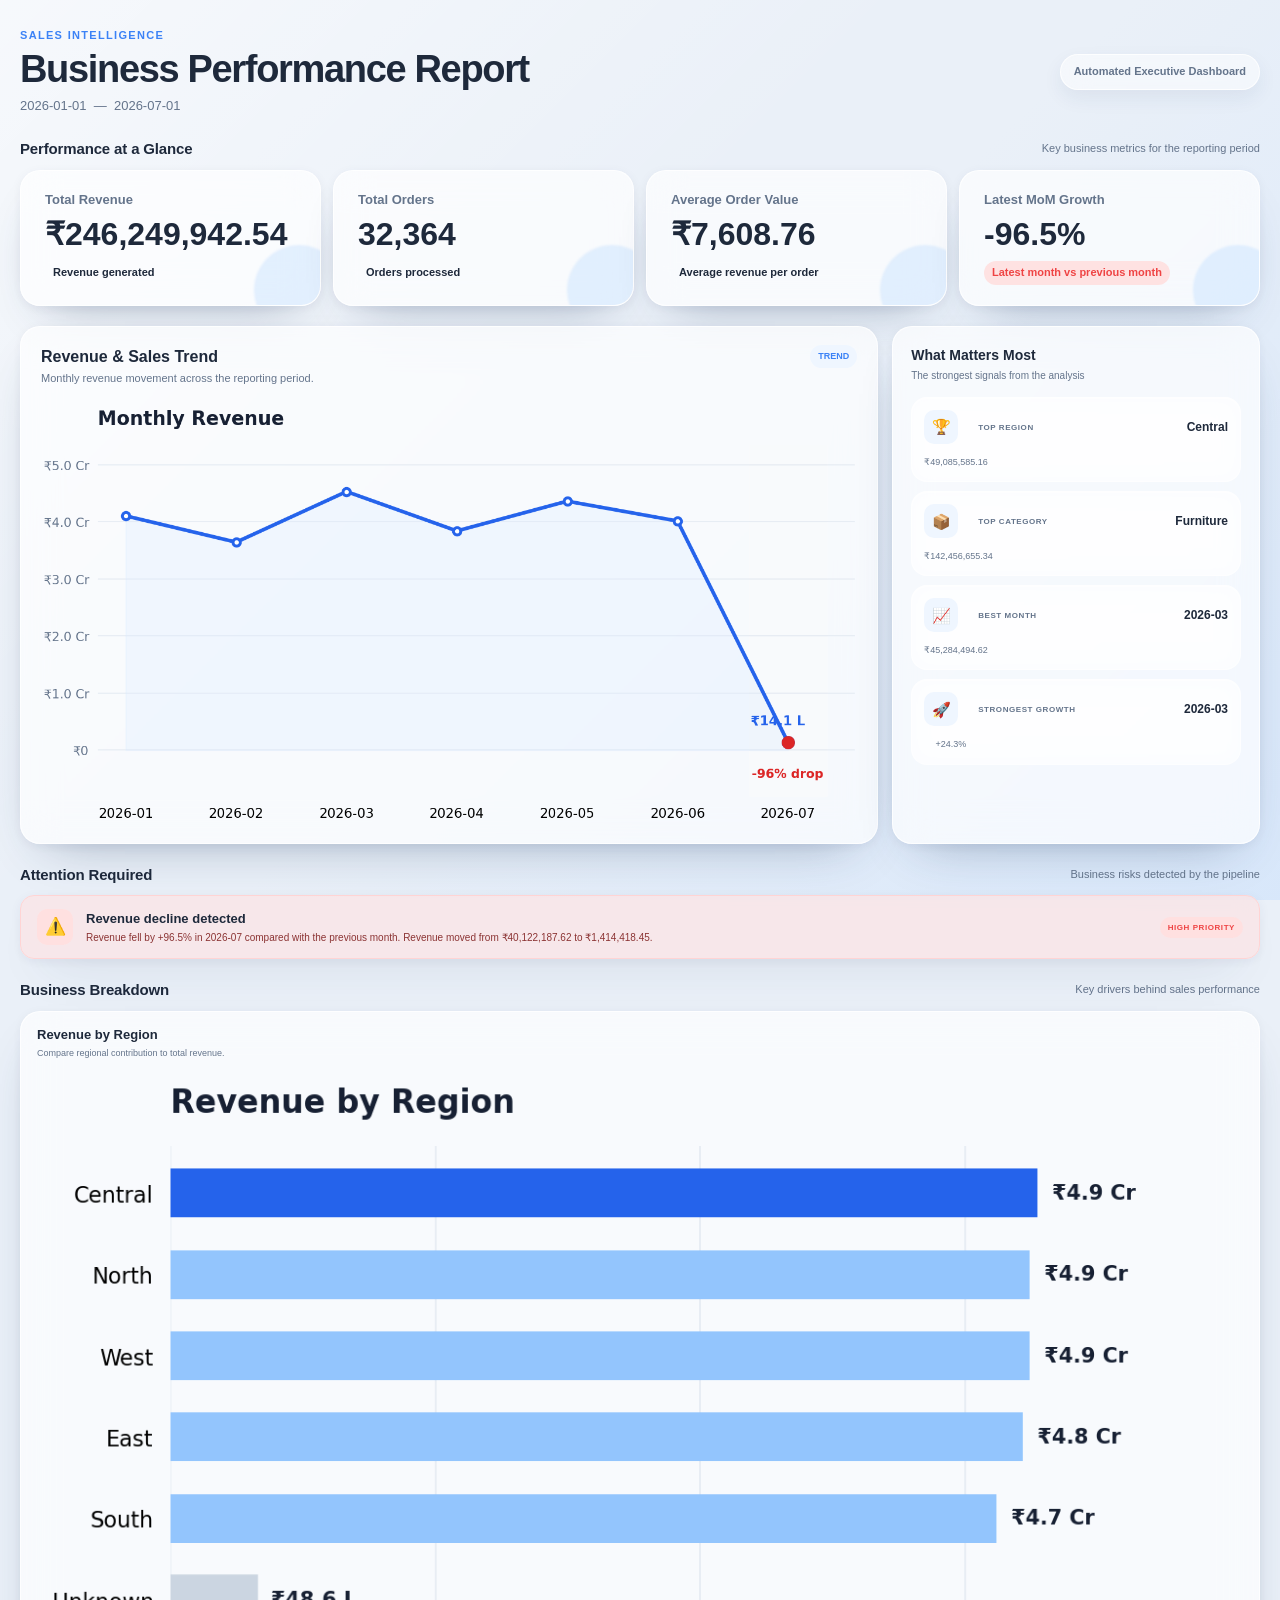
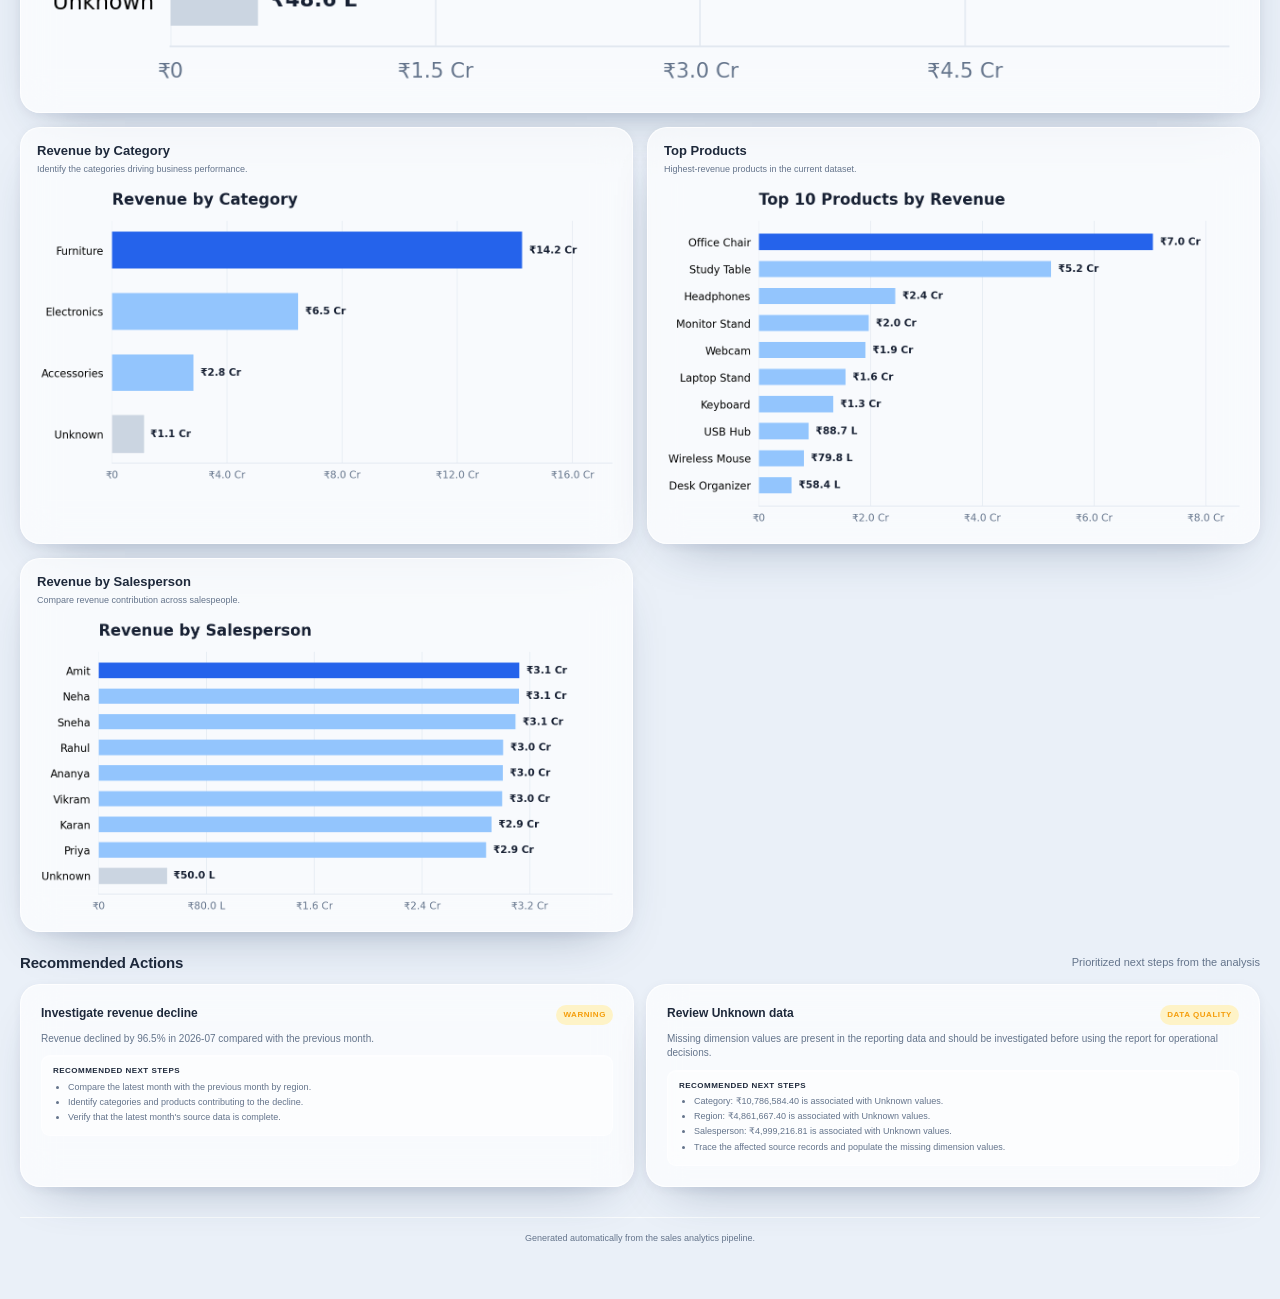
==== commit c67a0575: "feat: update HTML report styling and enhance chart visuals for better clarity" ====
--- a/reports/business-performance-report.html
+++ b/reports/business-performance-report.html
@@ -7,10 +7,10 @@
 
     <style>
         :root {
-            --bg: #f4f7fe;
-            --surface: #ffffff;
-            --surface-soft: #f8f9fa;
-            --border: #e2e8f0;
+            --bg: #eaf0f8;
+            --surface: rgba(255,255,255,.68);
+            --surface-soft: rgba(255,255,255,.46);
+            --border: rgba(255,255,255,.78);
             --text: #1e293b;
             --muted: #64748b;
             --primary: #3b82f6;
@@ -21,7 +21,8 @@
             --warning-soft: #fef3c7;
             --danger: #ef4444;
             --danger-soft: #fee2e2;
-            --shadow: 0 10px 40px -10px rgba(0,0,0,0.08);
+            --shadow: 0 22px 50px -28px rgba(30,58,95,.42), 0 3px 12px rgba(30,58,95,.06);
+            --shadow-hover: 0 26px 56px -26px rgba(30,58,95,.48), 0 8px 18px rgba(30,58,95,.08);
             --radius: 20px;
         }
 
@@ -30,8 +31,10 @@
         body {
             margin: 0;
             background:
-                radial-gradient(circle at top left, rgba(47,111,237,.045), transparent 28%),
+                linear-gradient(135deg, rgba(255,255,255,.6), transparent 42%),
+                linear-gradient(315deg, rgba(191,219,254,.42), transparent 48%),
                 var(--bg);
+            background-attachment: fixed;
             color: var(--text);
             font-family: Inter, -apple-system, BlinkMacSystemFont, "Segoe UI",
                 Roboto, Arial, sans-serif;
@@ -78,7 +81,9 @@
             padding: 9px 13px;
             border: 1px solid var(--border);
             border-radius: 999px;
-            background: rgba(255,255,255,.85);
+            background: rgba(255,255,255,.5);
+            box-shadow: 0 8px 20px rgba(30,58,95,.07);
+            backdrop-filter: blur(14px);
             color: var(--muted);
             font-size: 11px;
             font-weight: 700;
@@ -119,9 +124,12 @@
             overflow: hidden;
             min-height: 120px;
             padding: 20px 24px;
+            border: 1px solid var(--border);
             border-radius: var(--radius);
             background: var(--surface);
             box-shadow: var(--shadow);
+            backdrop-filter: blur(18px);
+            -webkit-backdrop-filter: blur(18px);
             display: flex;
             flex-direction: column;
             justify-content: space-between;
@@ -135,7 +143,8 @@
             width: 90px;
             height: 90px;
             border-radius: 50%;
-            background: var(--primary-soft);
+            background: rgba(147,197,253,.23);
+            filter: blur(1px);
         }
 
         .kpi-label {
@@ -181,10 +190,21 @@
         }
 
         .panel {
-            border: none;
+            border: 1px solid var(--border);
             border-radius: var(--radius);
             background: var(--surface);
             box-shadow: var(--shadow);
+            backdrop-filter: blur(18px);
+            -webkit-backdrop-filter: blur(18px);
+            transition: transform .2s ease, box-shadow .2s ease;
+        }
+
+        .panel:hover,
+        .chart-card:hover,
+        .recommendation-card:hover,
+        .kpi-card:hover {
+            transform: translateY(-2px);
+            box-shadow: var(--shadow-hover);
         }
 
         .hero-panel {
@@ -257,7 +277,10 @@
             min-height: 64px;
             padding: 12px;
             border-radius: 16px;
+            border: 1px solid rgba(255,255,255,.58);
             background: var(--surface-soft);
+            box-shadow: inset 0 1px rgba(255,255,255,.55);
+            backdrop-filter: blur(12px);
         }
 
         .highlight-icon {
@@ -299,7 +322,9 @@
             padding: 13px 16px;
             border: 1px solid #ffd4d4;
             border-radius: 14px;
-            background: var(--danger-soft);
+            background: rgba(254,226,226,.66);
+            box-shadow: var(--shadow);
+            backdrop-filter: blur(12px);
         }
 
         .alert-icon {
@@ -339,7 +364,9 @@
             padding: 13px 16px;
             border: 1px solid #c8eddf;
             border-radius: 14px;
-            background: var(--success-soft);
+            background: rgba(209,250,229,.62);
+            box-shadow: var(--shadow);
+            backdrop-filter: blur(12px);
             color: var(--success);
             font-size: 11px;
             font-weight: 700;
@@ -354,10 +381,13 @@
 
         .chart-card {
             overflow: hidden;
-            border: none;
+            border: 1px solid var(--border);
             border-radius: var(--radius);
             background: var(--surface);
             box-shadow: var(--shadow);
+            backdrop-filter: blur(18px);
+            -webkit-backdrop-filter: blur(18px);
+            transition: transform .2s ease, box-shadow .2s ease;
         }
 
         .chart-card:first-child {
@@ -400,10 +430,13 @@
 
         .recommendation-card {
             padding: 20px;
-            border: none;
+            border: 1px solid var(--border);
             border-radius: var(--radius);
             background: var(--surface);
             box-shadow: var(--shadow);
+            backdrop-filter: blur(18px);
+            -webkit-backdrop-filter: blur(18px);
+            transition: transform .2s ease, box-shadow .2s ease;
         }
 
         .recommendation-top {
@@ -441,7 +474,9 @@
             margin-top: 9px;
             padding: 9px 11px;
             border-radius: 9px;
+            border: 1px solid rgba(255,255,255,.55);
             background: var(--surface-soft);
+            box-shadow: inset 0 1px rgba(255,255,255,.5);
         }
 
         .recommendation-actions-title {
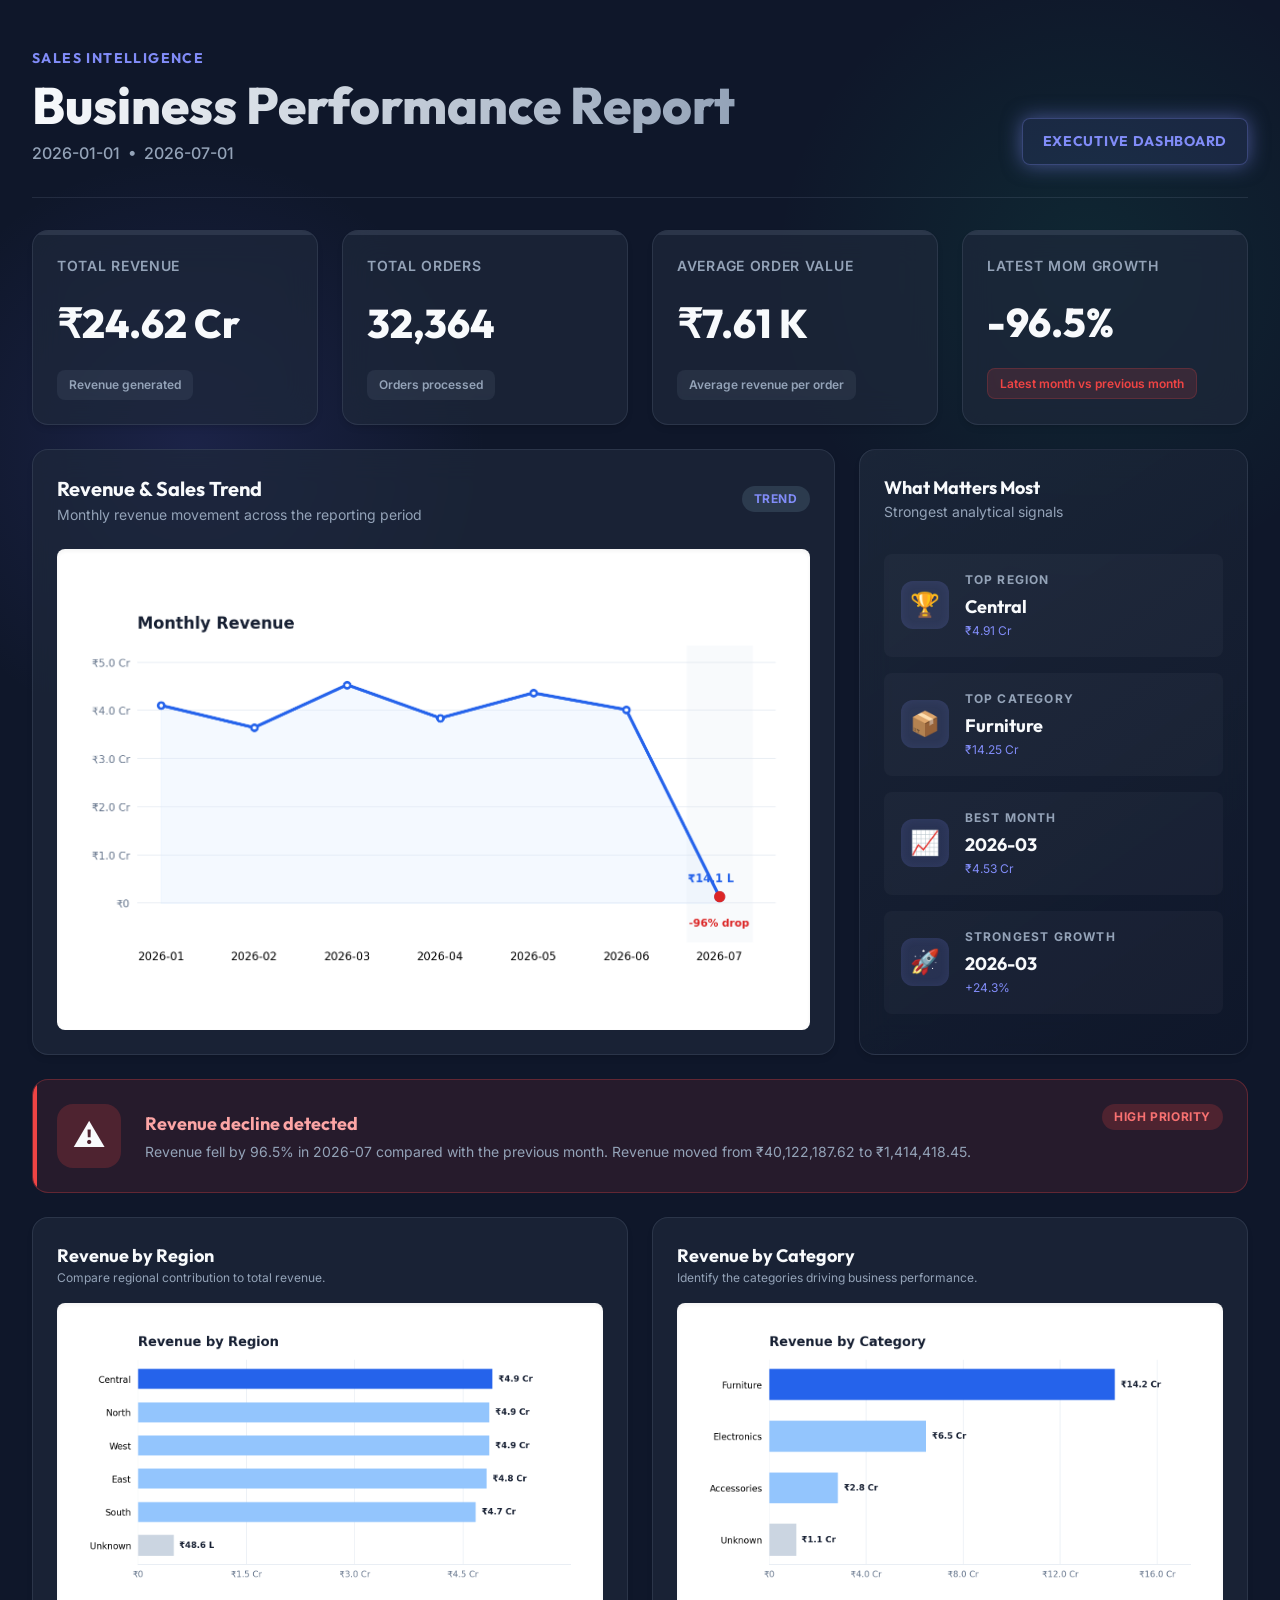
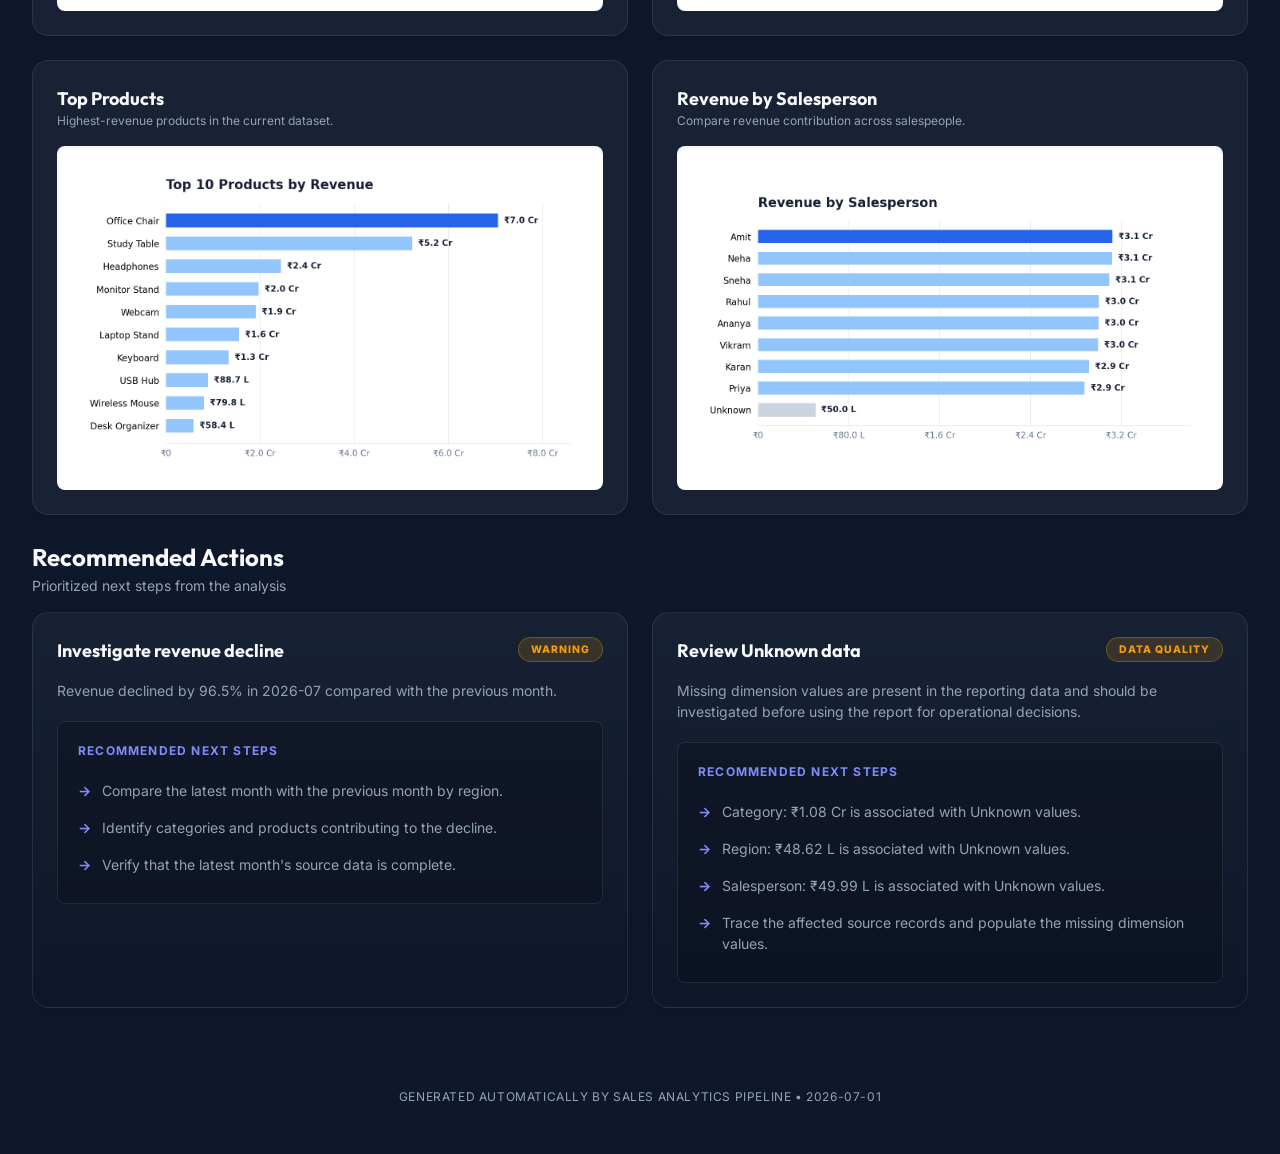
==== commit 7d6a75d0: "feat: redesign executive sales dashboard" ====
--- a/reports/business-performance-report.html
+++ b/reports/business-performance-report.html
@@ -4,784 +4,674 @@
     <meta charset="utf-8">
     <meta name="viewport" content="width=device-width, initial-scale=1">
     <title>Business Performance Report</title>
-
+    <link rel="preconnect" href="https://fonts.googleapis.com">
+    <link rel="preconnect" href="https://fonts.gstatic.com" crossorigin>
+    <link href="https://fonts.googleapis.com/css2?family=Inter:wght@400;500;600;700;800&family=Outfit:wght@500;700;800&display=swap" rel="stylesheet">
     <style>
         :root {
-            --bg: #eaf0f8;
-            --surface: rgba(255,255,255,.68);
-            --surface-soft: rgba(255,255,255,.46);
-            --border: rgba(255,255,255,.78);
-            --text: #1e293b;
-            --muted: #64748b;
-            --primary: #3b82f6;
-            --primary-soft: #eff6ff;
+            --bg-color: #0f172a;
+            --surface: rgba(30, 41, 59, 0.7);
+            --surface-hover: rgba(51, 65, 85, 0.8);
+            --border: rgba(148, 163, 184, 0.15);
+            --border-hover: rgba(148, 163, 184, 0.3);
+            --text-main: #f8fafc;
+            --text-muted: #94a3b8;
+            --accent: #818cf8;
+            --accent-glow: rgba(129, 140, 248, 0.5);
             --success: #10b981;
-            --success-soft: #d1fae5;
+            --success-bg: rgba(16, 185, 129, 0.15);
             --warning: #f59e0b;
-            --warning-soft: #fef3c7;
+            --warning-bg: rgba(245, 158, 11, 0.15);
             --danger: #ef4444;
-            --danger-soft: #fee2e2;
-            --shadow: 0 22px 50px -28px rgba(30,58,95,.42), 0 3px 12px rgba(30,58,95,.06);
-            --shadow-hover: 0 26px 56px -26px rgba(30,58,95,.48), 0 8px 18px rgba(30,58,95,.08);
-            --radius: 20px;
-        }
-
-        * { box-sizing: border-box; }
+            --danger-bg: rgba(239, 68, 68, 0.15);
+            --radius-lg: 24px;
+            --radius-md: 16px;
+            --radius-sm: 8px;
+            --shadow-sm: 0 4px 6px -1px rgba(0,0,0,0.1), 0 2px 4px -1px rgba(0,0,0,0.06);
+            --shadow-lg: 0 20px 25px -5px rgba(0,0,0,0.2), 0 10px 10px -5px rgba(0,0,0,0.1);
+        }
+
+        * { box-sizing: border-box; margin: 0; padding: 0; }
 
         body {
-            margin: 0;
-            background:
-                linear-gradient(135deg, rgba(255,255,255,.6), transparent 42%),
-                linear-gradient(315deg, rgba(191,219,254,.42), transparent 48%),
-                var(--bg);
+            background-color: var(--bg-color);
+            background-image: 
+                radial-gradient(circle at 15% 50%, rgba(99, 102, 241, 0.15), transparent 25%),
+                radial-gradient(circle at 85% 30%, rgba(16, 185, 129, 0.1), transparent 25%);
             background-attachment: fixed;
-            color: var(--text);
-            font-family: Inter, -apple-system, BlinkMacSystemFont, "Segoe UI",
-                Roboto, Arial, sans-serif;
-            line-height: 1.45;
-        }
-
-        .dashboard {
-            width: min(1480px, calc(100% - 40px));
+            color: var(--text-main);
+            font-family: 'Inter', sans-serif;
+            line-height: 1.5;
+            -webkit-font-smoothing: antialiased;
+        }
+
+        .glass-panel {
+            background: var(--surface);
+            backdrop-filter: blur(16px);
+            -webkit-backdrop-filter: blur(16px);
+            border: 1px solid var(--border);
+            border-radius: var(--radius-md);
+            box-shadow: var(--shadow-sm);
+            transition: all 0.3s cubic-bezier(0.4, 0, 0.2, 1);
+        }
+
+        .glass-panel:hover {
+            border-color: var(--border-hover);
+            box-shadow: var(--shadow-lg);
+            transform: translateY(-4px);
+        }
+
+        .dashboard-container {
+            max-width: 1400px;
             margin: 0 auto;
-            padding: 28px 0 54px;
+            padding: 3rem 2rem;
+            display: flex;
+            flex-direction: column;
+            gap: 2rem;
         }
 
         .header {
+            display: flex;
+            justify-content: space-between;
+            align-items: flex-end;
+            padding-bottom: 2rem;
+            border-bottom: 1px solid var(--border);
+        }
+
+        .eyebrow {
+            font-family: 'Outfit', sans-serif;
+            color: var(--accent);
+            font-size: 0.875rem;
+            font-weight: 700;
+            letter-spacing: 0.1em;
+            text-transform: uppercase;
+            margin-bottom: 0.5rem;
+            display: block;
+        }
+
+        h1 {
+            font-family: 'Outfit', sans-serif;
+            font-size: clamp(2rem, 4vw, 3.5rem);
+            font-weight: 800;
+            line-height: 1.1;
+            background: linear-gradient(to right, #f8fafc, #94a3b8);
+            -webkit-background-clip: text;
+            -webkit-text-fill-color: transparent;
+            margin-bottom: 0.5rem;
+        }
+
+        .report-period {
+            color: var(--text-muted);
+            font-size: 1rem;
+            font-weight: 500;
+        }
+
+        .header-badge {
+            padding: 0.75rem 1.25rem;
+            background: rgba(129, 140, 248, 0.1);
+            border: 1px solid rgba(129, 140, 248, 0.3);
+            border-radius: var(--radius-sm);
+            color: var(--accent);
+            font-family: 'Outfit', sans-serif;
+            font-weight: 700;
+            font-size: 0.875rem;
+            letter-spacing: 0.05em;
+            box-shadow: 0 0 20px var(--accent-glow);
+        }
+
+        .bento-grid {
+            display: grid;
+            grid-template-columns: repeat(12, 1fr);
+            gap: 1.5rem;
+        }
+
+        .kpi-section {
+            grid-column: span 12;
+            display: grid;
+            grid-template-columns: repeat(auto-fit, minmax(240px, 1fr));
+            gap: 1.5rem;
+        }
+
+        .kpi-card {
+            padding: 1.5rem;
+            display: flex;
+            flex-direction: column;
+            justify-content: space-between;
+            position: relative;
+            overflow: hidden;
+        }
+
+        .kpi-card::before {
+            content: '';
+            position: absolute;
+            top: 0; left: 0; right: 0; height: 4px;
+            background: var(--border);
+            transition: background 0.3s ease;
+        }
+        .kpi-card:hover::before { background: var(--accent); }
+        
+        .kpi-card.kpi-success:hover::before { background: var(--success); }
+        .kpi-card.kpi-danger:hover::before { background: var(--danger); }
+        .kpi-card.kpi-warning:hover::before { background: var(--warning); }
+
+        .kpi-label {
+            color: var(--text-muted);
+            font-size: 0.875rem;
+            font-weight: 600;
+            text-transform: uppercase;
+            letter-spacing: 0.05em;
+        }
+
+        .kpi-value {
+            font-family: 'Outfit', sans-serif;
+            font-size: 2.5rem;
+            font-weight: 800;
+            margin: 1rem 0;
+            color: var(--text-main);
+        }
+
+        .kpi-context {
+            font-size: 0.75rem;
+            font-weight: 600;
+            padding: 0.35rem 0.75rem;
+            border-radius: var(--radius-sm);
+            width: fit-content;
+        }
+
+        .kpi-success .kpi-context { background: var(--success-bg); color: var(--success); border: 1px solid rgba(16,185,129,0.2); }
+        .kpi-danger .kpi-context { background: var(--danger-bg); color: var(--danger); border: 1px solid rgba(239,68,68,0.2); }
+        .kpi-warning .kpi-context { background: var(--warning-bg); color: var(--warning); border: 1px solid rgba(245,158,11,0.2); }
+        .kpi-neutral .kpi-context { background: rgba(148,163,184,0.1); color: var(--text-muted); }
+
+        .hero-chart-container {
+            grid-column: span 8;
+            padding: 1.5rem;
+            display: flex;
+            flex-direction: column;
+        }
+
+        .highlights-sidebar {
+            grid-column: span 4;
+            padding: 1.5rem;
+            display: flex;
+            flex-direction: column;
+            background: linear-gradient(145deg, rgba(30,41,59,0.8), rgba(15,23,42,0.9));
+        }
+
+        .section-header {
             display: flex;
             justify-content: space-between;
             align-items: center;
-            gap: 24px;
-            margin-bottom: 22px;
-        }
-
-        .eyebrow {
-            margin: 0 0 5px;
-            color: var(--primary);
-            font-size: 11px;
-            font-weight: 800;
-            letter-spacing: .12em;
+            margin-bottom: 1.5rem;
+        }
+
+        .section-title {
+            font-family: 'Outfit', sans-serif;
+            font-size: 1.25rem;
+            font-weight: 700;
+            color: var(--text-main);
+        }
+
+        .section-subtitle {
+            color: var(--text-muted);
+            font-size: 0.875rem;
+        }
+
+        .badge-subtle {
+            background: var(--surface-hover);
+            color: var(--accent);
+            padding: 0.25rem 0.75rem;
+            border-radius: 99px;
+            font-size: 0.75rem;
+            font-weight: 700;
+            letter-spacing: 0.05em;
+        }
+
+        .chart-image-wrap {
+            flex: 1;
+            display: flex;
+            align-items: center;
+            justify-content: center;
+            padding: 1.5rem;
+            border-radius: var(--radius-sm);
+            background: #ffffff;
+            box-shadow: inset 0 2px 4px rgba(0,0,0,0.05);
+        }
+
+        .chart-image {
+            max-width: 100%;
+            height: auto;
+            border-radius: 4px;
+        }
+
+        .highlight-item {
+            display: flex;
+            align-items: center;
+            gap: 1rem;
+            padding: 1rem;
+            border-radius: var(--radius-sm);
+            background: rgba(255,255,255,0.03);
+            margin-bottom: 1rem;
+            border: 1px solid transparent;
+            transition: all 0.2s ease;
+        }
+        
+        .highlight-item:hover {
+            background: rgba(255,255,255,0.06);
+            border-color: var(--border);
+            transform: translateX(4px);
+        }
+
+        .highlight-icon {
+            width: 48px;
+            height: 48px;
+            border-radius: 12px;
+            background: rgba(129, 140, 248, 0.15);
+            display: flex;
+            align-items: center;
+            justify-content: center;
+            font-size: 1.5rem;
+            box-shadow: inset 0 0 10px rgba(129, 140, 248, 0.1);
+        }
+
+        .highlight-content {
+            flex: 1;
+        }
+
+        .highlight-label {
+            font-size: 0.75rem;
+            color: var(--text-muted);
             text-transform: uppercase;
-        }
-
-        h1 {
-            margin: 0;
-            font-size: clamp(26px, 3.2vw, 38px);
-            line-height: 1.08;
-            letter-spacing: -.035em;
-        }
-
-        .report-period {
-            margin: 7px 0 0;
-            color: var(--muted);
-            font-size: 13px;
-        }
-
-        .header-badge {
-            padding: 9px 13px;
-            border: 1px solid var(--border);
-            border-radius: 999px;
-            background: rgba(255,255,255,.5);
-            box-shadow: 0 8px 20px rgba(30,58,95,.07);
-            backdrop-filter: blur(14px);
-            color: var(--muted);
-            font-size: 11px;
+            letter-spacing: 0.1em;
             font-weight: 700;
-            white-space: nowrap;
-        }
-
-        .section { margin-top: 20px; }
-
-        .section-heading {
-            display: flex;
-            justify-content: space-between;
+            margin-bottom: 0.25rem;
+        }
+
+        .highlight-value {
+            font-family: 'Outfit', sans-serif;
+            font-size: 1.125rem;
+            font-weight: 700;
+            color: var(--text-main);
+        }
+
+        .highlight-detail {
+            font-size: 0.75rem;
+            color: var(--accent);
+            margin-top: 0.125rem;
+        }
+
+        .alerts-section { grid-column: span 12; }
+
+        .alert-card {
+            display: flex;
             align-items: center;
-            gap: 16px;
-            margin-bottom: 10px;
-        }
-
-        .section-heading h2 {
-            margin: 0;
-            font-size: 15px;
-            letter-spacing: -.01em;
-        }
-
-        .section-heading p {
-            margin: 0;
-            color: var(--muted);
-            font-size: 11px;
-        }
-
-        /* KPI strip — compact, like a modern BI dashboard */
-        .kpi-grid {
-            display: grid;
-            grid-template-columns: repeat(4, minmax(0, 1fr));
-            gap: 12px;
-        }
-
-        .kpi-card {
+            gap: 1.5rem;
+            padding: 1.5rem;
+            border-radius: var(--radius-md);
+            background: rgba(239, 68, 68, 0.1);
+            border: 1px solid rgba(239, 68, 68, 0.3);
             position: relative;
             overflow: hidden;
-            min-height: 120px;
-            padding: 20px 24px;
-            border: 1px solid var(--border);
-            border-radius: var(--radius);
-            background: var(--surface);
-            box-shadow: var(--shadow);
-            backdrop-filter: blur(18px);
-            -webkit-backdrop-filter: blur(18px);
+        }
+        
+        .alert-card::before {
+            content: '';
+            position: absolute;
+            left: 0; top: 0; bottom: 0; width: 4px;
+            background: var(--danger);
+        }
+
+        .alert-icon {
+            font-size: 2rem;
+            background: rgba(239, 68, 68, 0.2);
+            width: 64px; height: 64px;
+            display: flex; align-items: center; justify-content: center;
+            border-radius: 16px;
+            flex-shrink: 0;
+        }
+
+        .alert-content h4 { margin-bottom: 0.25rem; color: #fca5a5; font-size: 1.125rem; font-family: 'Outfit', sans-serif; }
+        .alert-content p { color: var(--text-muted); font-size: 0.875rem; }
+
+        .alert-success {
+            background: rgba(16, 185, 129, 0.05);
+            border: 1px solid rgba(16, 185, 129, 0.2);
+        }
+        .alert-success::before { background: var(--success); }
+        .alert-success .alert-icon { background: rgba(16, 185, 129, 0.15); font-size: 1.5rem; color: var(--success); }
+        .alert-success .alert-content p { color: var(--success); font-weight: 500; font-size: 1rem; }
+
+        .small-chart-card {
+            grid-column: span 6;
+            padding: 1.5rem;
             display: flex;
             flex-direction: column;
-            justify-content: space-between;
-        }
-
-        .kpi-card::after {
-            content: "";
-            position: absolute;
-            right: -24px;
-            bottom: -30px;
-            width: 90px;
-            height: 90px;
-            border-radius: 50%;
-            background: rgba(147,197,253,.23);
-            filter: blur(1px);
-        }
-
-        .kpi-label {
-            position: relative;
-            z-index: 1;
-            color: var(--muted);
-            font-size: 13px;
-            font-weight: 600;
-        }
-
-        .kpi-value {
-            position: relative;
-            z-index: 1;
-            margin-top: 8px;
-            font-size: clamp(24px, 3vw, 32px);
-            font-weight: 800;
-            line-height: 1.1;
-            color: var(--text);
-        }
-
-        .kpi-context {
-            position: relative;
-            z-index: 1;
-            margin-top: 8px;
-            font-size: 11px;
-            font-weight: 600;
-            display: inline-flex;
-            align-items: center;
-            padding: 4px 8px;
-            border-radius: 999px;
-            width: max-content;
-        }
-
-        .kpi-danger .kpi-context { background: var(--danger-soft); color: var(--danger); }
-        .kpi-success .kpi-context { background: var(--success-soft); color: var(--success); }
-        .kpi-warning .kpi-context { background: var(--warning-soft); color: var(--warning); }
-
-        /* Main visual hierarchy */
-        .hero-grid {
+        }
+
+        .recommendations-section {
+            grid-column: span 12;
             display: grid;
-            grid-template-columns: minmax(0, 1.75fr) minmax(270px, .75fr);
-            gap: 14px;
-        }
-
-        .panel {
-            border: 1px solid var(--border);
-            border-radius: var(--radius);
-            background: var(--surface);
-            box-shadow: var(--shadow);
-            backdrop-filter: blur(18px);
-            -webkit-backdrop-filter: blur(18px);
-            transition: transform .2s ease, box-shadow .2s ease;
-        }
-
-        .panel:hover,
-        .chart-card:hover,
-        .recommendation-card:hover,
-        .kpi-card:hover {
-            transform: translateY(-2px);
-            box-shadow: var(--shadow-hover);
-        }
-
-        .hero-panel {
-            min-height: 350px;
-            overflow: hidden;
-        }
-
-        .hero-header {
+            grid-template-columns: repeat(auto-fit, minmax(400px, 1fr));
+            gap: 1.5rem;
+        }
+
+        .rec-card {
+            padding: 1.5rem;
+            background: linear-gradient(180deg, rgba(30,41,59,0.6), rgba(15,23,42,0.8));
+        }
+
+        .rec-header {
             display: flex;
             justify-content: space-between;
             align-items: flex-start;
-            gap: 16px;
-            padding: 18px 20px 4px;
-        }
-
-        .hero-title {
-            margin: 0;
-            font-size: 16px;
+            margin-bottom: 1rem;
+        }
+        
+        .rec-title {
+            font-family: 'Outfit', sans-serif;
+            font-size: 1.125rem;
+            font-weight: 700;
+            color: var(--text-main);
+        }
+
+        .rec-badge {
+            padding: 0.25rem 0.75rem;
+            border-radius: 99px;
+            font-size: 0.65rem;
             font-weight: 800;
-        }
-
-        .hero-description {
-            margin: 3px 0 0;
-            color: var(--muted);
-            font-size: 11px;
-        }
-
-        .hero-badge {
-            padding: 5px 8px;
-            border-radius: 999px;
-            background: var(--primary-soft);
-            color: var(--primary);
-            font-size: 9px;
-            font-weight: 800;
-            white-space: nowrap;
-        }
-
-        .hero-chart {
-            display: block;
-            width: 100%;
-            height: auto;
-            padding: 6px 12px 12px;
-        }
-
-        .side-panel {
-            padding: 18px;
-        }
-
-        .side-panel h3 {
-            margin: 0;
-            font-size: 14px;
-        }
-
-        .side-subtitle {
-            margin: 4px 0 14px;
-            color: var(--muted);
-            font-size: 10px;
-        }
-
-        .highlight-list {
-            display: grid;
-            gap: 9px;
-        }
-
-        .highlight-card {
-            display: grid;
-            grid-template-columns: 42px 1fr auto;
-            align-items: center;
-            gap: 12px;
-            min-height: 64px;
-            padding: 12px;
-            border-radius: 16px;
-            border: 1px solid rgba(255,255,255,.58);
-            background: var(--surface-soft);
-            box-shadow: inset 0 1px rgba(255,255,255,.55);
-            backdrop-filter: blur(12px);
-        }
-
-        .highlight-icon {
-            display: flex;
-            align-items: center;
-            justify-content: center;
-            width: 34px;
-            height: 34px;
-            border-radius: 10px;
-            background: var(--primary-soft);
-            font-size: 15px;
-        }
-
-        .highlight-label {
-            color: var(--muted);
-            font-size: 8px;
-            font-weight: 800;
-            letter-spacing: .07em;
-        }
-
-        .highlight-value {
-            margin-top: 1px;
-            font-size: 12px;
-            font-weight: 800;
-        }
-
-        .highlight-detail {
-            color: var(--muted);
-            font-size: 9px;
-            text-align: right;
-        }
-
-        /* Risk callout */
-        .alert {
-            display: grid;
-            grid-template-columns: auto 1fr auto;
-            align-items: center;
-            gap: 13px;
-            padding: 13px 16px;
-            border: 1px solid #ffd4d4;
-            border-radius: 14px;
-            background: rgba(254,226,226,.66);
-            box-shadow: var(--shadow);
-            backdrop-filter: blur(12px);
-        }
-
-        .alert-icon {
-            display: flex;
-            align-items: center;
-            justify-content: center;
-            width: 36px;
-            height: 36px;
-            border-radius: 10px;
-            background: #ffe0e0;
-            font-size: 17px;
-        }
-
-        .alert-title {
-            margin: 0;
-            font-size: 13px;
-            font-weight: 800;
-        }
-
-        .alert-description {
-            margin: 2px 0 0;
-            color: #8b3333;
-            font-size: 10px;
-        }
-
-        .alert-badge {
-            padding: 5px 8px;
-            border-radius: 999px;
-            background: #ffe0e0;
-            color: var(--danger);
-            font-size: 8px;
-            font-weight: 900;
-            letter-spacing: .07em;
-        }
-
-        .no-alert {
-            padding: 13px 16px;
-            border: 1px solid #c8eddf;
-            border-radius: 14px;
-            background: rgba(209,250,229,.62);
-            box-shadow: var(--shadow);
-            backdrop-filter: blur(12px);
-            color: var(--success);
-            font-size: 11px;
+            letter-spacing: 0.1em;
+            text-transform: uppercase;
+            background: var(--warning-bg);
+            color: var(--warning);
+            border: 1px solid rgba(245,158,11,0.3);
+        }
+
+        .rec-desc {
+            color: var(--text-muted);
+            font-size: 0.875rem;
+            margin-bottom: 1.25rem;
+        }
+
+        .rec-actions {
+            background: rgba(0,0,0,0.2);
+            border-radius: var(--radius-sm);
+            padding: 1.25rem;
+            border: 1px solid var(--border);
+        }
+
+        .rec-actions-title {
+            font-size: 0.75rem;
+            text-transform: uppercase;
+            letter-spacing: 0.1em;
             font-weight: 700;
-        }
-
-        /* Supporting visuals */
-        .chart-grid {
-            display: grid;
-            grid-template-columns: repeat(2, minmax(0, 1fr));
-            gap: 14px;
-        }
-
-        .chart-card {
-            overflow: hidden;
-            border: 1px solid var(--border);
-            border-radius: var(--radius);
-            background: var(--surface);
-            box-shadow: var(--shadow);
-            backdrop-filter: blur(18px);
-            -webkit-backdrop-filter: blur(18px);
-            transition: transform .2s ease, box-shadow .2s ease;
-        }
-
-        .chart-card:first-child {
-            grid-column: span 2;
-        }
-
-        .chart-header {
-            display: flex;
-            justify-content: space-between;
-            align-items: baseline;
-            gap: 12px;
-            padding: 14px 16px 0;
-        }
-
-        .chart-title {
-            margin: 0;
-            font-size: 13px;
-            font-weight: 800;
-        }
-
-        .chart-description {
-            margin: 2px 0 0;
-            color: var(--muted);
-            font-size: 9px;
-        }
-
-        .chart-image {
-            display: block;
-            width: 100%;
-            height: auto;
-            padding: 6px 10px 10px;
-        }
-
-        /* Recommendations are intentionally compact */
-        .recommendation-grid {
-            display: grid;
-            grid-template-columns: repeat(2, minmax(0, 1fr));
-            gap: 12px;
-        }
-
-        .recommendation-card {
-            padding: 20px;
-            border: 1px solid var(--border);
-            border-radius: var(--radius);
-            background: var(--surface);
-            box-shadow: var(--shadow);
-            backdrop-filter: blur(18px);
-            -webkit-backdrop-filter: blur(18px);
-            transition: transform .2s ease, box-shadow .2s ease;
-        }
-
-        .recommendation-top {
-            display: flex;
-            justify-content: space-between;
-            align-items: flex-start;
-            gap: 10px;
-        }
-
-        .recommendation-title {
-            margin: 0;
-            font-size: 12px;
-            font-weight: 800;
-        }
-
-        .severity {
-            flex-shrink: 0;
-            padding: 4px 7px;
-            border-radius: 999px;
-            background: var(--warning-soft);
-            color: var(--warning);
-            font-size: 8px;
-            font-weight: 900;
-            letter-spacing: .07em;
-            text-transform: uppercase;
-        }
-
-        .recommendation-description {
-            margin: 7px 0 0;
-            color: var(--muted);
-            font-size: 10px;
-        }
-
-        .recommendation-actions {
-            margin-top: 9px;
-            padding: 9px 11px;
-            border-radius: 9px;
-            border: 1px solid rgba(255,255,255,.55);
-            background: var(--surface-soft);
-            box-shadow: inset 0 1px rgba(255,255,255,.5);
-        }
-
-        .recommendation-actions-title {
-            margin: 0 0 4px;
-            color: var(--text);
-            font-size: 8px;
-            font-weight: 800;
-            letter-spacing: .06em;
-            text-transform: uppercase;
-        }
-
-        .recommendation-actions ul {
-            margin: 0;
-            padding-left: 15px;
-            color: var(--muted);
-            font-size: 9px;
-        }
-
-        .recommendation-actions li { margin: 2px 0; }
-
-        .footer {
-            margin-top: 30px;
-            padding-top: 14px;
-            border-top: 1px solid var(--border);
-            color: var(--muted);
-            font-size: 9px;
+            color: var(--accent);
+            margin-bottom: 0.75rem;
+        }
+
+        .rec-actions ul {
+            list-style: none;
+        }
+
+        .rec-actions li {
+            font-size: 0.875rem;
+            color: var(--text-muted);
+            padding: 0.5rem 0 0.5rem 1.5rem;
+            position: relative;
+        }
+
+        .rec-actions li::before {
+            content: '→';
+            position: absolute;
+            left: 0;
+            color: var(--accent);
+            font-weight: bold;
+        }
+
+        footer {
             text-align: center;
-        }
-
-        @media (max-width: 1050px) {
-            .hero-grid { grid-template-columns: 1fr; }
-            .kpi-grid { grid-template-columns: repeat(2, minmax(0, 1fr)); }
-        }
-
-        @media (max-width: 760px) {
-            .dashboard {
-                width: min(100% - 20px, 1480px);
-                padding-top: 18px;
-            }
-
-            .header {
-                align-items: flex-start;
-                flex-direction: column;
-            }
-
-            .kpi-grid,
-            .chart-grid,
-            .recommendation-grid {
-                grid-template-columns: 1fr;
-            }
-
-            .chart-card:first-child { grid-column: span 1; }
-
-            .alert {
-                grid-template-columns: auto 1fr;
-            }
-
-            .alert-badge {
-                grid-column: 2;
-                width: fit-content;
-            }
+            padding-top: 3rem;
+            color: var(--text-muted);
+            font-size: 0.75rem;
+            letter-spacing: 0.05em;
+        }
+
+        @media (max-width: 1024px) {
+            .hero-chart-container { grid-column: span 12; }
+            .highlights-sidebar { grid-column: span 12; display: grid; grid-template-columns: repeat(2, 1fr); gap: 1rem; }
+            .small-chart-card { grid-column: span 12; }
+        }
+        @media (max-width: 640px) {
+            .highlights-sidebar { grid-template-columns: 1fr; }
+            .header { flex-direction: column; align-items: flex-start; gap: 1rem; }
         }
     </style>
 </head>
-
 <body>
-<div class="dashboard">
-
-    <header class="header">
-        <div>
-            <p class="eyebrow">Sales Intelligence</p>
-            <h1>Business Performance Report</h1>
-            <p class="report-period">
-                2026-01-01
-                &nbsp;—&nbsp;
-                2026-07-01
-            </p>
-        </div>
-
-        <div class="header-badge">Automated Executive Dashboard</div>
-    </header>
-
-    <section class="section">
-        <div class="section-heading">
-            <h2>Performance at a Glance</h2>
-            <p>Key business metrics for the reporting period</p>
-        </div>
-        <div class="kpi-grid">
-            
-        <article class="kpi-card ">
+    <div class="dashboard-container">
+        
+        <header class="header">
+            <div>
+                <span class="eyebrow">Sales Intelligence</span>
+                <h1>Business Performance Report</h1>
+                <div class="report-period">
+                    2026-01-01 &nbsp;&bull;&nbsp; 2026-07-01
+                </div>
+            </div>
+            <div class="header-badge">
+                EXECUTIVE DASHBOARD
+            </div>
+        </header>
+
+        <main class="bento-grid">
+            <section class="kpi-section" aria-label="Performance at a Glance">
+                
+        <article class="kpi-card glass-panel kpi-neutral">
             <div class="kpi-label">Total Revenue</div>
-            <div class="kpi-value">₹246,249,942.54</div>
+            <div class="kpi-value">₹24.62 Cr</div>
             <div class="kpi-context">Revenue generated</div>
         </article>
     
 
-        <article class="kpi-card ">
+        <article class="kpi-card glass-panel kpi-neutral">
             <div class="kpi-label">Total Orders</div>
             <div class="kpi-value">32,364</div>
             <div class="kpi-context">Orders processed</div>
         </article>
     
 
-        <article class="kpi-card ">
+        <article class="kpi-card glass-panel kpi-neutral">
             <div class="kpi-label">Average Order Value</div>
-            <div class="kpi-value">₹7,608.76</div>
+            <div class="kpi-value">₹7.61 K</div>
             <div class="kpi-context">Average revenue per order</div>
         </article>
     
 
-        <article class="kpi-card kpi-danger">
+        <article class="kpi-card glass-panel kpi-danger">
             <div class="kpi-label">Latest MoM Growth</div>
             <div class="kpi-value">-96.5%</div>
             <div class="kpi-context">Latest month vs previous month</div>
         </article>
     
-        </div>
-    </section>
-
-    <section class="section">
-        <div class="hero-grid">
-            <article class="panel hero-panel">
-                <div class="hero-header">
+            </section>
+
+            <section class="hero-chart-container glass-panel">
+                <div class="section-header">
                     <div>
-                        <h2 class="hero-title">Revenue & Sales Trend</h2>
-                        <p class="hero-description">
-                            Monthly revenue movement across the reporting period.
-                        </p>
+                        <h2 class="section-title">Revenue & Sales Trend</h2>
+                        <p class="section-subtitle">Monthly revenue movement across the reporting period</p>
                     </div>
-                    <span class="hero-badge">TREND</span>
-                </div>
-
-                
+                    <span class="badge-subtle">TREND</span>
+                </div>
+                <div class="chart-image-wrap">
+                    
         <img
-            class="chart-image hero-chart"
+            class="chart-image"
             src="charts\monthly_revenue.png"
             alt="Revenue Trend"
             loading="eager"
         >
     
-            </article>
-
-            <aside class="panel side-panel">
-                <h3>What Matters Most</h3>
-                <p class="side-subtitle">The strongest signals from the analysis</p>
-                <div class="highlight-list">
-                    
-        <article class="highlight-card">
+                </div>
+            </section>
+
+            <aside class="highlights-sidebar glass-panel">
+                <div class="section-header" style="margin-bottom: 2rem;">
+                    <div>
+                        <h2 class="section-title" style="font-size: 1.125rem;">What Matters Most</h2>
+                        <p class="section-subtitle">Strongest analytical signals</p>
+                    </div>
+                </div>
+                
+        <article class="highlight-item">
             <div class="highlight-icon">🏆</div>
-            <div class="highlight-label">TOP REGION</div>
-            <div class="highlight-value">Central</div>
-            <div class="highlight-detail">₹49,085,585.16</div>
+            <div class="highlight-content">
+                <div class="highlight-label">TOP REGION</div>
+                <div class="highlight-value">Central</div>
+                <div class="highlight-detail">₹4.91 Cr</div>
+            </div>
         </article>
     
 
-        <article class="highlight-card">
+        <article class="highlight-item">
             <div class="highlight-icon">📦</div>
-            <div class="highlight-label">TOP CATEGORY</div>
-            <div class="highlight-value">Furniture</div>
-            <div class="highlight-detail">₹142,456,655.34</div>
+            <div class="highlight-content">
+                <div class="highlight-label">TOP CATEGORY</div>
+                <div class="highlight-value">Furniture</div>
+                <div class="highlight-detail">₹14.25 Cr</div>
+            </div>
         </article>
     
 
-        <article class="highlight-card">
+        <article class="highlight-item">
             <div class="highlight-icon">📈</div>
-            <div class="highlight-label">BEST MONTH</div>
-            <div class="highlight-value">2026-03</div>
-            <div class="highlight-detail">₹45,284,494.62</div>
+            <div class="highlight-content">
+                <div class="highlight-label">BEST MONTH</div>
+                <div class="highlight-value">2026-03</div>
+                <div class="highlight-detail">₹4.53 Cr</div>
+            </div>
         </article>
     
 
-        <article class="highlight-card">
+        <article class="highlight-item">
             <div class="highlight-icon">🚀</div>
-            <div class="highlight-label">STRONGEST GROWTH</div>
-            <div class="highlight-value">2026-03</div>
-            <div class="highlight-detail">+24.3%</div>
+            <div class="highlight-content">
+                <div class="highlight-label">STRONGEST GROWTH</div>
+                <div class="highlight-value">2026-03</div>
+                <div class="highlight-detail">+24.3%</div>
+            </div>
         </article>
     
-                </div>
             </aside>
-        </div>
-    </section>
-
-    <section class="section">
-        <div class="section-heading">
-            <h2>Attention Required</h2>
-            <p>Business risks detected by the pipeline</p>
-        </div>
-        
-                <div class="alert">
+
+            <section class="alerts-section" aria-label="Attention Required">
+                
+                <div class="alert-card">
                     <div class="alert-icon">⚠️</div>
+                    <div class="alert-content">
+                        <h4>Revenue decline detected</h4>
+                        <p>Revenue fell by 96.5% in 2026-07 compared with the previous month. Revenue moved from ₹40,122,187.62 to ₹1,414,418.45.</p>
+                    </div>
+                    <span class="badge-subtle" style="position:absolute; top:1.5rem; right:1.5rem; background: rgba(239, 68, 68, 0.2); color: #f87171;">HIGH PRIORITY</span>
+                </div>
+            
+            </section>
+
+            
+            <article class="small-chart-card glass-panel">
+                <div class="section-header" style="margin-bottom: 1rem;">
                     <div>
-                        <p class="alert-title">Revenue decline detected</p>
-                        <p class="alert-description">
-                            Revenue fell by +96.5% in 2026-07 compared with the previous month. Revenue moved from ₹40,122,187.62 to ₹1,414,418.45.
-                        </p>
+                        <h3 class="section-title" style="font-size: 1.125rem;">Revenue by Region</h3>
+                        <p class="section-subtitle" style="font-size: 0.75rem;">Compare regional contribution to total revenue.</p>
                     </div>
-                    <div class="alert-badge">HIGH PRIORITY</div>
-                </div>
-            
-    </section>
-
-    <section class="section">
-        <div class="section-heading">
-            <h2>Business Breakdown</h2>
-            <p>Key drivers behind sales performance</p>
-        </div>
-
-        <div class="chart-grid" id="supporting-charts">
-            
-            <article class="chart-card">
-                <div class="chart-header">
-                    <div>
-                        <h3 class="chart-title">Revenue by Region</h3>
-                        <p class="chart-description">Compare regional contribution to total revenue.</p>
-                    </div>
-                </div>
-
-                <img
-                    class="chart-image"
-                    src="charts\revenue_by_region.png"
-                    alt="Revenue by Region"
-                    loading="lazy"
-                >
+                </div>
+                <div class="chart-image-wrap">
+                    <img
+                        class="chart-image"
+                        src="charts\revenue_by_region.png"
+                        alt="Revenue by Region"
+                        loading="lazy"
+                    >
+                </div>
             </article>
             
 
-            <article class="chart-card">
-                <div class="chart-header">
+            <article class="small-chart-card glass-panel">
+                <div class="section-header" style="margin-bottom: 1rem;">
                     <div>
-                        <h3 class="chart-title">Revenue by Category</h3>
-                        <p class="chart-description">Identify the categories driving business performance.</p>
+                        <h3 class="section-title" style="font-size: 1.125rem;">Revenue by Category</h3>
+                        <p class="section-subtitle" style="font-size: 0.75rem;">Identify the categories driving business performance.</p>
                     </div>
                 </div>
-
-                <img
-                    class="chart-image"
-                    src="charts\revenue_by_category.png"
-                    alt="Revenue by Category"
-                    loading="lazy"
-                >
+                <div class="chart-image-wrap">
+                    <img
+                        class="chart-image"
+                        src="charts\revenue_by_category.png"
+                        alt="Revenue by Category"
+                        loading="lazy"
+                    >
+                </div>
             </article>
             
 
-            <article class="chart-card">
-                <div class="chart-header">
+            <article class="small-chart-card glass-panel">
+                <div class="section-header" style="margin-bottom: 1rem;">
                     <div>
-                        <h3 class="chart-title">Top Products</h3>
-                        <p class="chart-description">Highest-revenue products in the current dataset.</p>
+                        <h3 class="section-title" style="font-size: 1.125rem;">Top Products</h3>
+                        <p class="section-subtitle" style="font-size: 0.75rem;">Highest-revenue products in the current dataset.</p>
                     </div>
                 </div>
-
-                <img
-                    class="chart-image"
-                    src="charts\top_products.png"
-                    alt="Top Products"
-                    loading="lazy"
-                >
+                <div class="chart-image-wrap">
+                    <img
+                        class="chart-image"
+                        src="charts\top_products.png"
+                        alt="Top Products"
+                        loading="lazy"
+                    >
+                </div>
             </article>
             
 
-            <article class="chart-card">
-                <div class="chart-header">
+            <article class="small-chart-card glass-panel">
+                <div class="section-header" style="margin-bottom: 1rem;">
                     <div>
-                        <h3 class="chart-title">Revenue by Salesperson</h3>
-                        <p class="chart-description">Compare revenue contribution across salespeople.</p>
+                        <h3 class="section-title" style="font-size: 1.125rem;">Revenue by Salesperson</h3>
+                        <p class="section-subtitle" style="font-size: 0.75rem;">Compare revenue contribution across salespeople.</p>
                     </div>
                 </div>
-
-                <img
-                    class="chart-image"
-                    src="charts\salesperson_revenue.png"
-                    alt="Revenue by Salesperson"
-                    loading="lazy"
-                >
+                <div class="chart-image-wrap">
+                    <img
+                        class="chart-image"
+                        src="charts\salesperson_revenue.png"
+                        alt="Revenue by Salesperson"
+                        loading="lazy"
+                    >
+                </div>
             </article>
             
-        </div>
-    </section>
-
-    <section class="section">
-        <div class="section-heading">
-            <h2>Recommended Actions</h2>
-            <p>Prioritized next steps from the analysis</p>
-        </div>
-
-        <div class="recommendation-grid">
-            
-            <article class="recommendation-card">
-                <div class="recommendation-top">
-                    <h3 class="recommendation-title">
+
+            <section class="recommendations-section">
+                <div style="grid-column: 1 / -1; margin-bottom: -0.5rem;">
+                    <h2 class="section-title" style="font-size: 1.5rem;">Recommended Actions</h2>
+                    <p class="section-subtitle">Prioritized next steps from the analysis</p>
+                </div>
+                
+            <article class="rec-card glass-panel">
+                <div class="rec-header">
+                    <h3 class="rec-title">
                         Investigate revenue decline
                     </h3>
-                    <span class="severity">
+                    <span class="rec-badge">
                         warning
                     </span>
                 </div>
 
-                <p class="recommendation-description">
+                <p class="rec-desc">
                     Revenue declined by 96.5% in 2026-07 compared with the previous month.
                 </p>
 
                 
-        <div class="recommendation-actions">
-            <p class="recommendation-actions-title">
+        <div class="rec-actions">
+            <p class="rec-actions-title">
                 Recommended next steps
             </p>
             <ul>
@@ -794,44 +684,43 @@
             </article>
             
 
-            <article class="recommendation-card">
-                <div class="recommendation-top">
-                    <h3 class="recommendation-title">
+            <article class="rec-card glass-panel">
+                <div class="rec-header">
+                    <h3 class="rec-title">
                         Review Unknown data
                     </h3>
-                    <span class="severity">
+                    <span class="rec-badge">
                         DATA QUALITY
                     </span>
                 </div>
 
-                <p class="recommendation-description">
+                <p class="rec-desc">
                     Missing dimension values are present in the reporting data
                     and should be investigated before using the report for
                     operational decisions.
                 </p>
 
                 
-        <div class="recommendation-actions">
-            <p class="recommendation-actions-title">
+        <div class="rec-actions">
+            <p class="rec-actions-title">
                 Recommended next steps
             </p>
             <ul>
-                <li>Category: ₹10,786,584.40 is associated with Unknown values.</li>
-<li>Region: ₹4,861,667.40 is associated with Unknown values.</li>
-<li>Salesperson: ₹4,999,216.81 is associated with Unknown values.</li>
+                <li>Category: ₹1.08 Cr is associated with Unknown values.</li>
+<li>Region: ₹48.62 L is associated with Unknown values.</li>
+<li>Salesperson: ₹49.99 L is associated with Unknown values.</li>
 <li>Trace the affected source records and populate the missing dimension values.</li>
             </ul>
         </div>
     
             </article>
             
-        </div>
-    </section>
-
-    <footer class="footer">
-        Generated automatically from the sales analytics pipeline.
-    </footer>
-
-</div>
+            </section>
+        </main>
+
+        <footer>
+            GENERATED AUTOMATICALLY BY SALES ANALYTICS PIPELINE &bull; 2026-07-01
+        </footer>
+    </div>
 </body>
 </html>
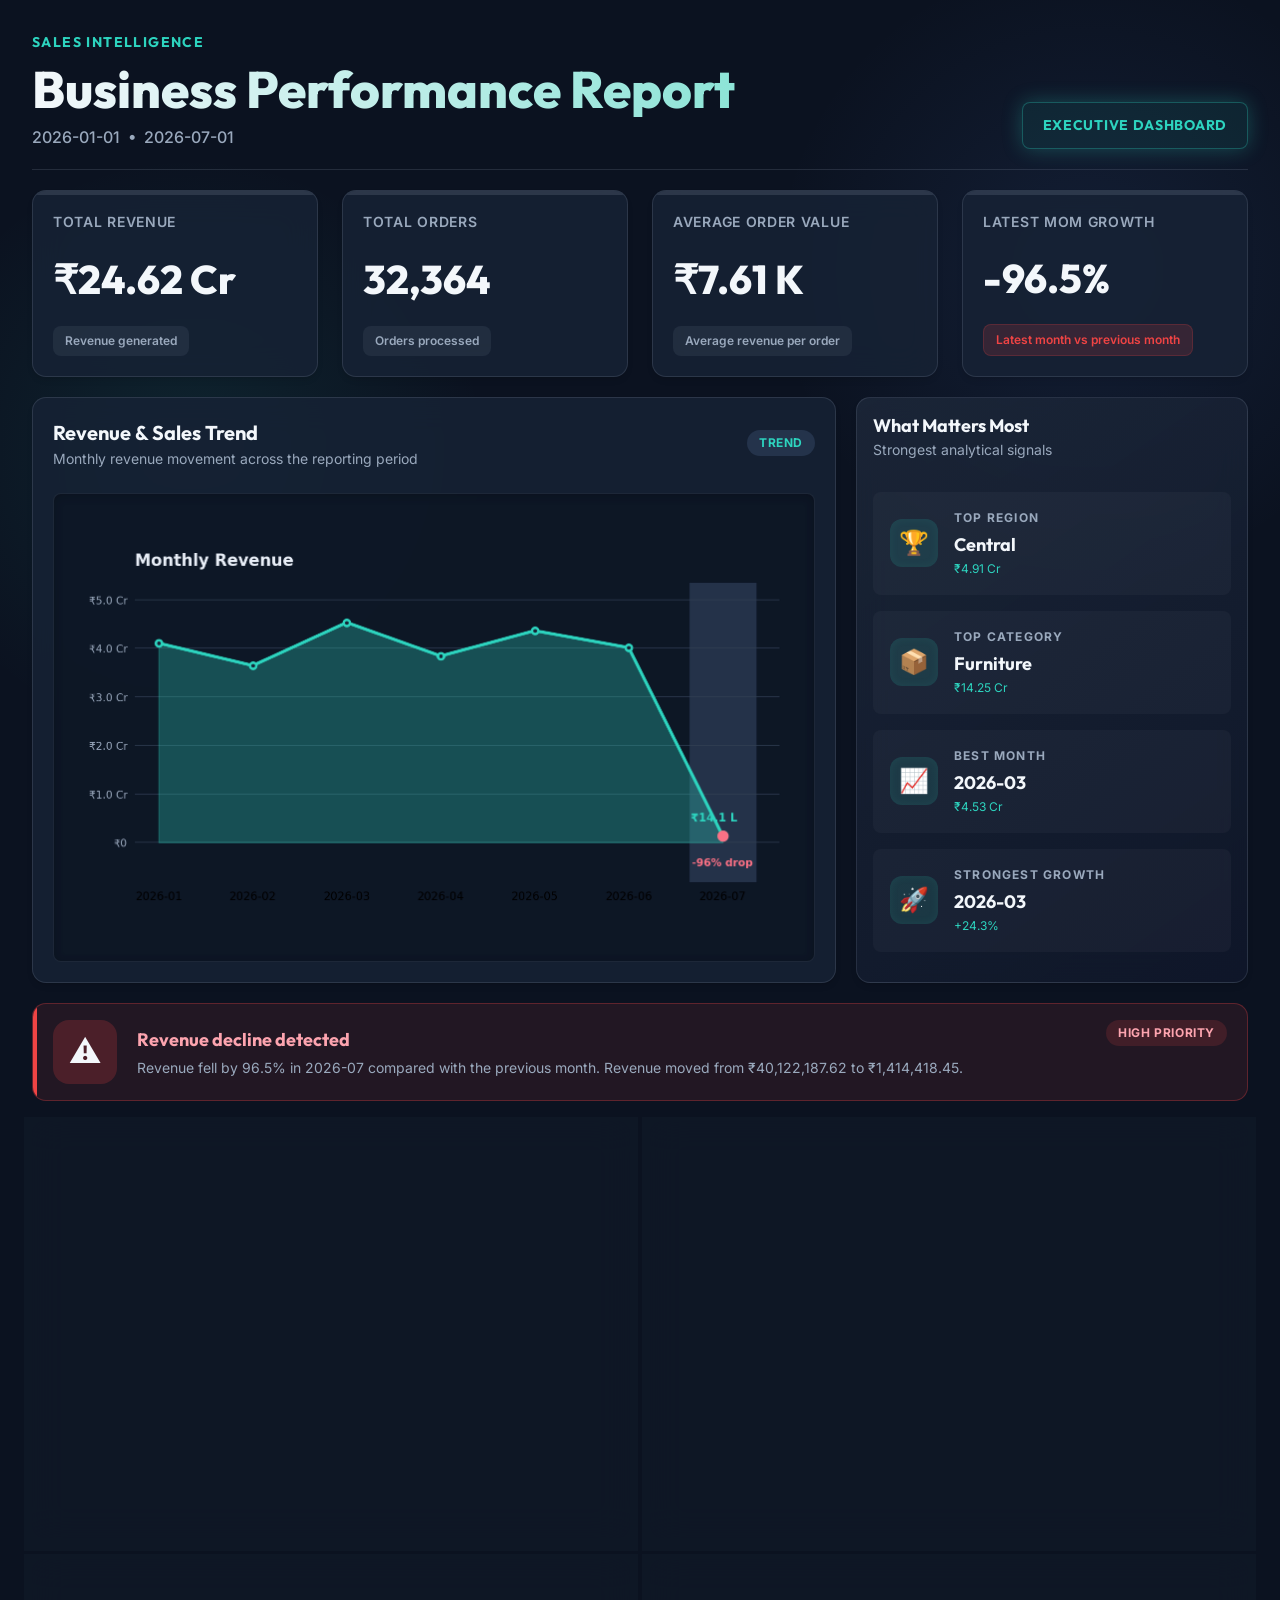
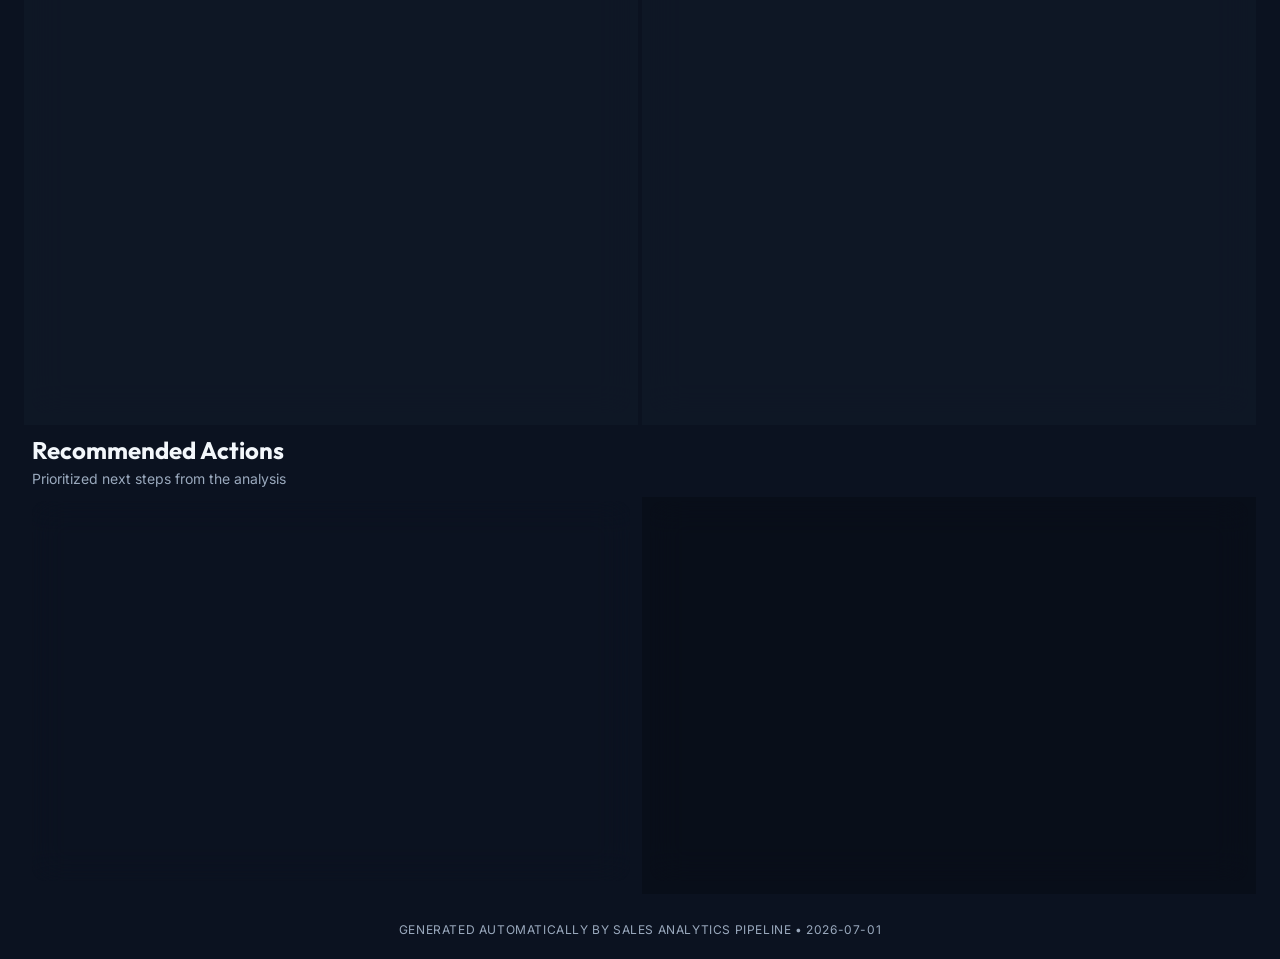
==== commit 6517011a: "feat: update chart styles and improve HTML report layout for better readability" ====
--- a/reports/business-performance-report.html
+++ b/reports/business-performance-report.html
@@ -9,23 +9,23 @@
     <link href="https://fonts.googleapis.com/css2?family=Inter:wght@400;500;600;700;800&family=Outfit:wght@500;700;800&display=swap" rel="stylesheet">
     <style>
         :root {
-            --bg-color: #0f172a;
-            --surface: rgba(30, 41, 59, 0.7);
-            --surface-hover: rgba(51, 65, 85, 0.8);
-            --border: rgba(148, 163, 184, 0.15);
-            --border-hover: rgba(148, 163, 184, 0.3);
-            --text-main: #f8fafc;
-            --text-muted: #94a3b8;
-            --accent: #818cf8;
-            --accent-glow: rgba(129, 140, 248, 0.5);
+            --bg-color: #0b1220;
+            --surface: rgba(23, 34, 53, 0.86);
+            --surface-hover: rgba(38, 54, 79, 0.9);
+            --border: rgba(148, 163, 184, 0.18);
+            --border-hover: rgba(45, 212, 191, 0.4);
+            --text-main: #f3f7fb;
+            --text-muted: #9aa9bd;
+            --accent: #2dd4bf;
+            --accent-glow: rgba(45, 212, 191, 0.28);
             --success: #10b981;
             --success-bg: rgba(16, 185, 129, 0.15);
             --warning: #f59e0b;
             --warning-bg: rgba(245, 158, 11, 0.15);
             --danger: #ef4444;
             --danger-bg: rgba(239, 68, 68, 0.15);
-            --radius-lg: 24px;
-            --radius-md: 16px;
+            --radius-lg: 20px;
+            --radius-md: 14px;
             --radius-sm: 8px;
             --shadow-sm: 0 4px 6px -1px rgba(0,0,0,0.1), 0 2px 4px -1px rgba(0,0,0,0.06);
             --shadow-lg: 0 20px 25px -5px rgba(0,0,0,0.2), 0 10px 10px -5px rgba(0,0,0,0.1);
@@ -36,8 +36,8 @@
         body {
             background-color: var(--bg-color);
             background-image: 
-                radial-gradient(circle at 15% 50%, rgba(99, 102, 241, 0.15), transparent 25%),
-                radial-gradient(circle at 85% 30%, rgba(16, 185, 129, 0.1), transparent 25%);
+                radial-gradient(circle at 15% 50%, rgba(45, 212, 191, 0.09), transparent 25%),
+                radial-gradient(circle at 85% 30%, rgba(91, 141, 239, 0.1), transparent 25%);
             background-attachment: fixed;
             color: var(--text-main);
             font-family: 'Inter', sans-serif;
@@ -64,17 +64,17 @@
         .dashboard-container {
             max-width: 1400px;
             margin: 0 auto;
-            padding: 3rem 2rem;
+            padding: 2rem 2rem 1.25rem;
             display: flex;
             flex-direction: column;
-            gap: 2rem;
+            gap: 1.25rem;
         }
 
         .header {
             display: flex;
             justify-content: space-between;
             align-items: flex-end;
-            padding-bottom: 2rem;
+            padding-bottom: 1.25rem;
             border-bottom: 1px solid var(--border);
         }
 
@@ -94,7 +94,7 @@
             font-size: clamp(2rem, 4vw, 3.5rem);
             font-weight: 800;
             line-height: 1.1;
-            background: linear-gradient(to right, #f8fafc, #94a3b8);
+            background: linear-gradient(to right, #f3f7fb, #8de4d7);
             -webkit-background-clip: text;
             -webkit-text-fill-color: transparent;
             margin-bottom: 0.5rem;
@@ -108,8 +108,8 @@
 
         .header-badge {
             padding: 0.75rem 1.25rem;
-            background: rgba(129, 140, 248, 0.1);
-            border: 1px solid rgba(129, 140, 248, 0.3);
+            background: rgba(45, 212, 191, 0.08);
+            border: 1px solid rgba(45, 212, 191, 0.3);
             border-radius: var(--radius-sm);
             color: var(--accent);
             font-family: 'Outfit', sans-serif;
@@ -122,7 +122,7 @@
         .bento-grid {
             display: grid;
             grid-template-columns: repeat(12, 1fr);
-            gap: 1.5rem;
+            gap: 1.25rem;
         }
 
         .kpi-section {
@@ -133,7 +133,7 @@
         }
 
         .kpi-card {
-            padding: 1.5rem;
+            padding: 1.25rem;
             display: flex;
             flex-direction: column;
             justify-content: space-between;
@@ -185,14 +185,14 @@
 
         .hero-chart-container {
             grid-column: span 8;
-            padding: 1.5rem;
+            padding: 1.25rem;
             display: flex;
             flex-direction: column;
         }
 
         .highlights-sidebar {
             grid-column: span 4;
-            padding: 1.5rem;
+            padding: 0.9rem 1rem;
             display: flex;
             flex-direction: column;
             background: linear-gradient(145deg, rgba(30,41,59,0.8), rgba(15,23,42,0.9));
@@ -234,8 +234,9 @@
             justify-content: center;
             padding: 1.5rem;
             border-radius: var(--radius-sm);
-            background: #ffffff;
-            box-shadow: inset 0 2px 4px rgba(0,0,0,0.05);
+            background: rgba(11, 18, 32, 0.62);
+            border: 1px solid rgba(148, 163, 184, 0.12);
+            box-shadow: inset 0 2px 10px rgba(0,0,0,0.18);
         }
 
         .chart-image {
@@ -266,12 +267,12 @@
             width: 48px;
             height: 48px;
             border-radius: 12px;
-            background: rgba(129, 140, 248, 0.15);
+            background: rgba(45, 212, 191, 0.12);
             display: flex;
             align-items: center;
             justify-content: center;
             font-size: 1.5rem;
-            box-shadow: inset 0 0 10px rgba(129, 140, 248, 0.1);
+            box-shadow: inset 0 0 10px rgba(45, 212, 191, 0.08);
         }
 
         .highlight-content {
@@ -305,8 +306,8 @@
         .alert-card {
             display: flex;
             align-items: center;
-            gap: 1.5rem;
-            padding: 1.5rem;
+            gap: 1.25rem;
+            padding: 1rem 1.25rem;
             border-radius: var(--radius-md);
             background: rgba(239, 68, 68, 0.1);
             border: 1px solid rgba(239, 68, 68, 0.3);
@@ -330,7 +331,7 @@
             flex-shrink: 0;
         }
 
-        .alert-content h4 { margin-bottom: 0.25rem; color: #fca5a5; font-size: 1.125rem; font-family: 'Outfit', sans-serif; }
+        .alert-content h4 { margin-bottom: 0.25rem; color: #fda4af; font-size: 1.125rem; font-family: 'Outfit', sans-serif; }
         .alert-content p { color: var(--text-muted); font-size: 0.875rem; }
 
         .alert-success {
@@ -339,11 +340,15 @@
         }
         .alert-success::before { background: var(--success); }
         .alert-success .alert-icon { background: rgba(16, 185, 129, 0.15); font-size: 1.5rem; color: var(--success); }
-        .alert-success .alert-content p { color: var(--success); font-weight: 500; font-size: 1rem; }
+        .alert-success .alert-content h4 { color: #6ee7b7; }
+        .alert-success .alert-content p { color: var(--text-muted); font-weight: 400; font-size: 0.875rem; }
+        .alert-priority { position: absolute; top: 1rem; right: 1.25rem; }
+        .alert-priority-danger { background: var(--danger-bg); color: #fda4af; }
+        .alert-priority-success { background: var(--success-bg); color: #6ee7b7; }
 
         .small-chart-card {
             grid-column: span 6;
-            padding: 1.5rem;
+            padding: 1.25rem;
             display: flex;
             flex-direction: column;
         }
@@ -352,11 +357,11 @@
             grid-column: span 12;
             display: grid;
             grid-template-columns: repeat(auto-fit, minmax(400px, 1fr));
-            gap: 1.5rem;
+            gap: 1.25rem;
         }
 
         .rec-card {
-            padding: 1.5rem;
+            padding: 1.25rem;
             background: linear-gradient(180deg, rgba(30,41,59,0.6), rgba(15,23,42,0.8));
         }
 
@@ -395,7 +400,7 @@
         .rec-actions {
             background: rgba(0,0,0,0.2);
             border-radius: var(--radius-sm);
-            padding: 1.25rem;
+            padding: 1rem;
             border: 1px solid var(--border);
         }
 
@@ -429,7 +434,7 @@
 
         footer {
             text-align: center;
-            padding-top: 3rem;
+            padding-top: 1.25rem;
             color: var(--text-muted);
             font-size: 0.75rem;
             letter-spacing: 0.05em;
@@ -443,6 +448,8 @@
         @media (max-width: 640px) {
             .highlights-sidebar { grid-template-columns: 1fr; }
             .header { flex-direction: column; align-items: flex-start; gap: 1rem; }
+            .alert-card { align-items: flex-start; }
+            .alert-priority { position: static; margin-left: auto; flex-shrink: 0; }
         }
     </style>
 </head>
@@ -571,7 +578,7 @@
                         <h4>Revenue decline detected</h4>
                         <p>Revenue fell by 96.5% in 2026-07 compared with the previous month. Revenue moved from ₹40,122,187.62 to ₹1,414,418.45.</p>
                     </div>
-                    <span class="badge-subtle" style="position:absolute; top:1.5rem; right:1.5rem; background: rgba(239, 68, 68, 0.2); color: #f87171;">HIGH PRIORITY</span>
+                    <span class="badge-subtle alert-priority alert-priority-danger">HIGH PRIORITY</span>
                 </div>
             
             </section>
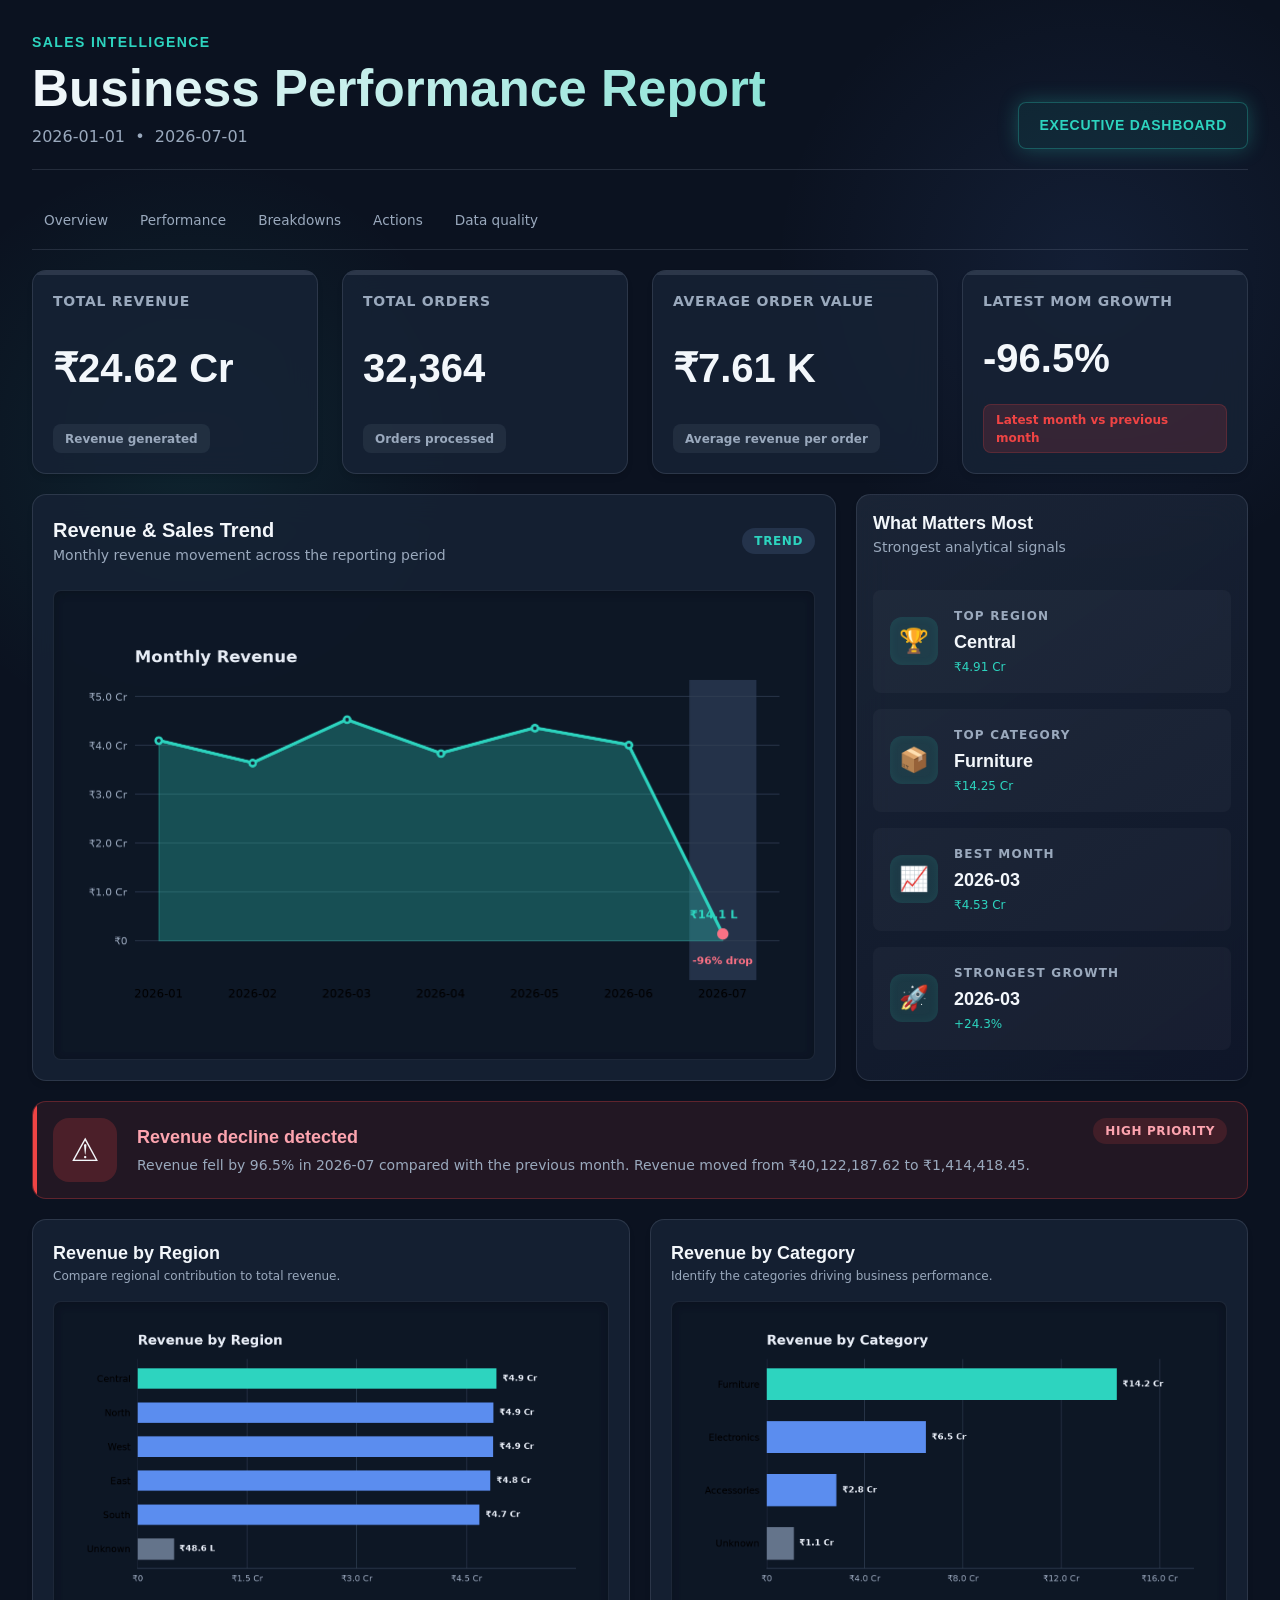
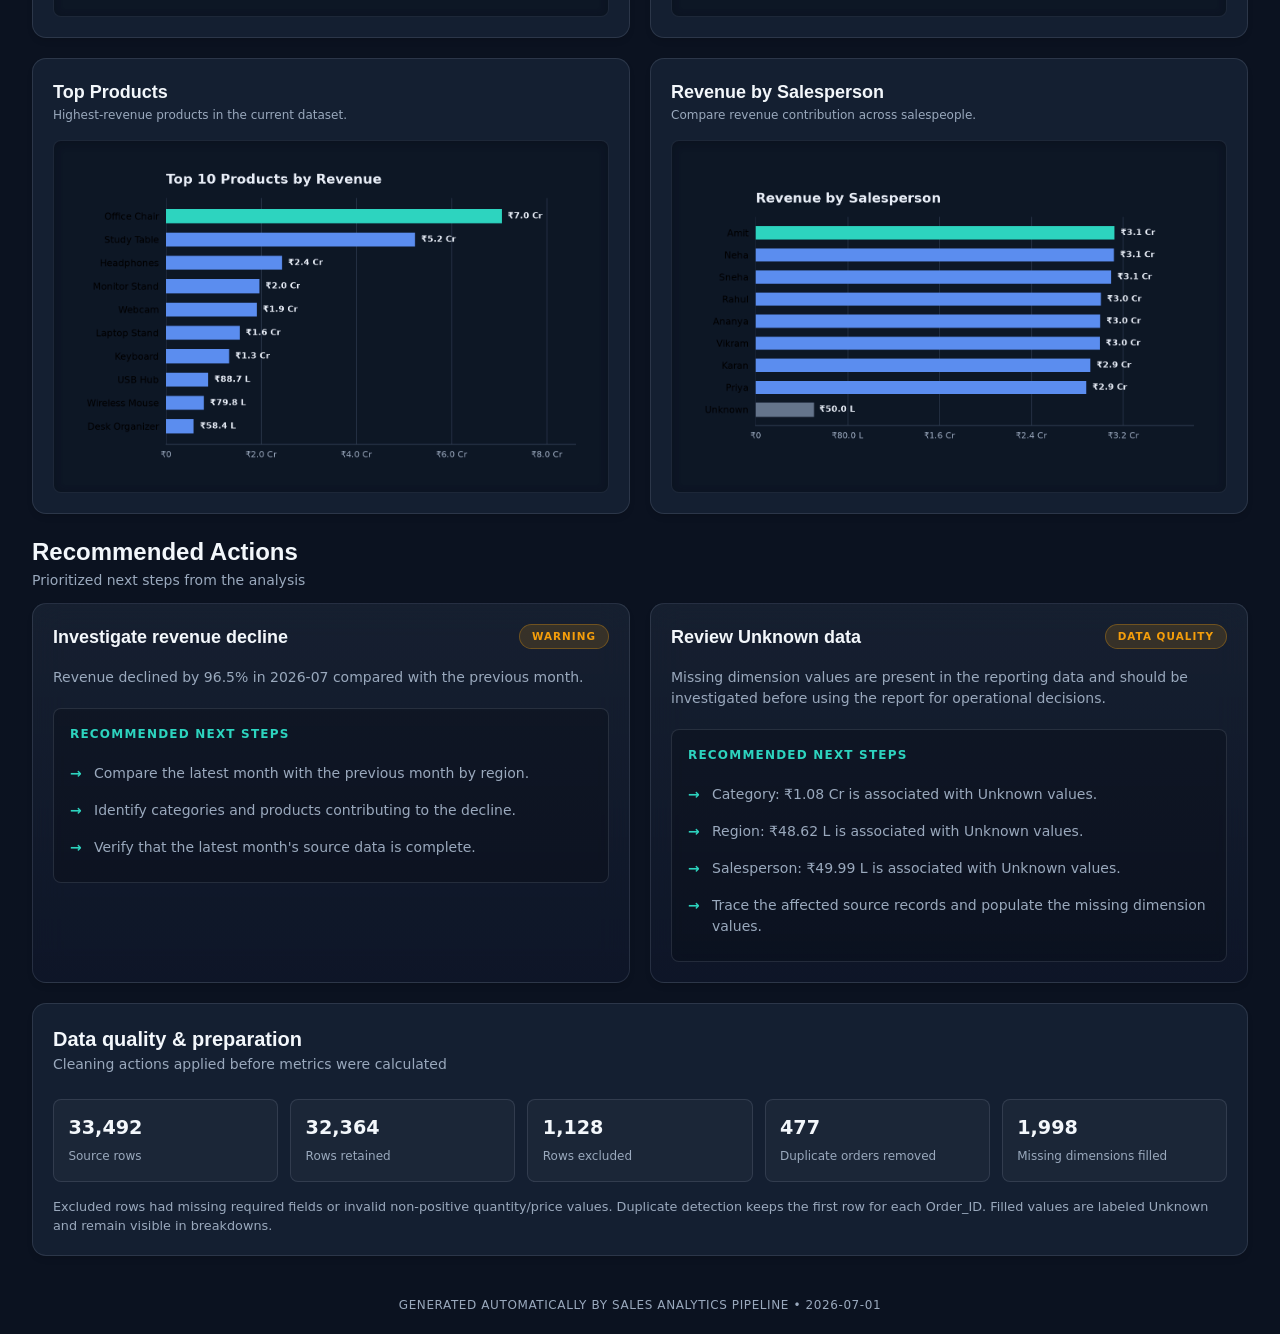
==== commit 9b228eef: "Upgrade sales reporting dashboard" ====
--- a/reports/business-performance-report.html
+++ b/reports/business-performance-report.html
@@ -4,9 +4,6 @@
     <meta charset="utf-8">
     <meta name="viewport" content="width=device-width, initial-scale=1">
     <title>Business Performance Report</title>
-    <link rel="preconnect" href="https://fonts.googleapis.com">
-    <link rel="preconnect" href="https://fonts.gstatic.com" crossorigin>
-    <link href="https://fonts.googleapis.com/css2?family=Inter:wght@400;500;600;700;800&family=Outfit:wght@500;700;800&display=swap" rel="stylesheet">
     <style>
         :root {
             --bg-color: #0b1220;
@@ -40,7 +37,7 @@
                 radial-gradient(circle at 85% 30%, rgba(91, 141, 239, 0.1), transparent 25%);
             background-attachment: fixed;
             color: var(--text-main);
-            font-family: 'Inter', sans-serif;
+            font-family: Inter, ui-sans-serif, system-ui, -apple-system, BlinkMacSystemFont, "Segoe UI", sans-serif;
             line-height: 1.5;
             -webkit-font-smoothing: antialiased;
         }
@@ -52,14 +49,23 @@
             border: 1px solid var(--border);
             border-radius: var(--radius-md);
             box-shadow: var(--shadow-sm);
-            transition: all 0.3s cubic-bezier(0.4, 0, 0.2, 1);
+            transition: border-color 0.2s ease, box-shadow 0.2s ease;
         }
 
         .glass-panel:hover {
             border-color: var(--border-hover);
             box-shadow: var(--shadow-lg);
-            transform: translateY(-4px);
-        }
+        }
+
+        .section-nav { display: flex; gap: .5rem; flex-wrap: wrap; padding: .75rem 0; border-bottom: 1px solid var(--border); }
+        .section-nav a { color: var(--text-muted); text-decoration: none; padding: .45rem .75rem; border-radius: 6px; font-size: .85rem; }
+        .section-nav a:hover, .section-nav a:focus-visible { color: var(--accent); background: var(--surface-hover); outline: 2px solid var(--accent); outline-offset: 2px; }
+        .quality-section { grid-column: span 12; padding: 1.25rem; }
+        .quality-grid { display: grid; grid-template-columns: repeat(auto-fit, minmax(150px, 1fr)); gap: .75rem; }
+        .quality-item { padding: .9rem; background: rgba(255,255,255,.03); border: 1px solid var(--border); border-radius: var(--radius-sm); }
+        .quality-value { display: block; color: var(--text-main); font-size: 1.2rem; font-weight: 700; }
+        .quality-label { color: var(--text-muted); font-size: .75rem; }
+        .quality-note { color: var(--text-muted); font-size: .8rem; margin-top: .9rem; }
 
         .dashboard-container {
             max-width: 1400px;
@@ -469,8 +475,13 @@
             </div>
         </header>
 
+        <nav class="section-nav" aria-label="Dashboard sections">
+            <a href="#overview">Overview</a><a href="#performance">Performance</a>
+            <a href="#breakdowns">Breakdowns</a><a href="#actions">Actions</a><a href="#quality">Data quality</a>
+        </nav>
+
         <main class="bento-grid">
-            <section class="kpi-section" aria-label="Performance at a Glance">
+            <section class="kpi-section" id="overview" aria-label="Performance at a Glance">
                 
         <article class="kpi-card glass-panel kpi-neutral">
             <div class="kpi-label">Total Revenue</div>
@@ -501,7 +512,7 @@
     
             </section>
 
-            <section class="hero-chart-container glass-panel">
+            <section class="hero-chart-container glass-panel" id="performance">
                 <div class="section-header">
                     <div>
                         <h2 class="section-title">Revenue & Sales Trend</h2>
@@ -583,7 +594,7 @@
             
             </section>
 
-            
+            <div id="breakdowns" style="display:contents">
             <article class="small-chart-card glass-panel">
                 <div class="section-header" style="margin-bottom: 1rem;">
                     <div>
@@ -654,9 +665,9 @@
                     >
                 </div>
             </article>
-            
-
-            <section class="recommendations-section">
+            </div>
+
+            <section class="recommendations-section" id="actions">
                 <div style="grid-column: 1 / -1; margin-bottom: -0.5rem;">
                     <h2 class="section-title" style="font-size: 1.5rem;">Recommended Actions</h2>
                     <p class="section-subtitle">Prioritized next steps from the analysis</p>
@@ -723,6 +734,12 @@
             </article>
             
             </section>
+            <section class="quality-section glass-panel" id="quality" aria-labelledby="quality-title">
+        <div class="section-header"><div><h2 class="section-title" id="quality-title">Data quality & preparation</h2>
+        <p class="section-subtitle">Cleaning actions applied before metrics were calculated</p></div></div>
+        <div class="quality-grid"><div class="quality-item"><span class="quality-value">33,492</span><span class="quality-label">Source rows</span></div><div class="quality-item"><span class="quality-value">32,364</span><span class="quality-label">Rows retained</span></div><div class="quality-item"><span class="quality-value">1,128</span><span class="quality-label">Rows excluded</span></div><div class="quality-item"><span class="quality-value">477</span><span class="quality-label">Duplicate orders removed</span></div><div class="quality-item"><span class="quality-value">1,998</span><span class="quality-label">Missing dimensions filled</span></div></div>
+        <p class="quality-note">Excluded rows had missing required fields or invalid non-positive quantity/price values. Duplicate detection keeps the first row for each Order_ID. Filled values are labeled Unknown and remain visible in breakdowns.</p>
+    </section>
         </main>
 
         <footer>
